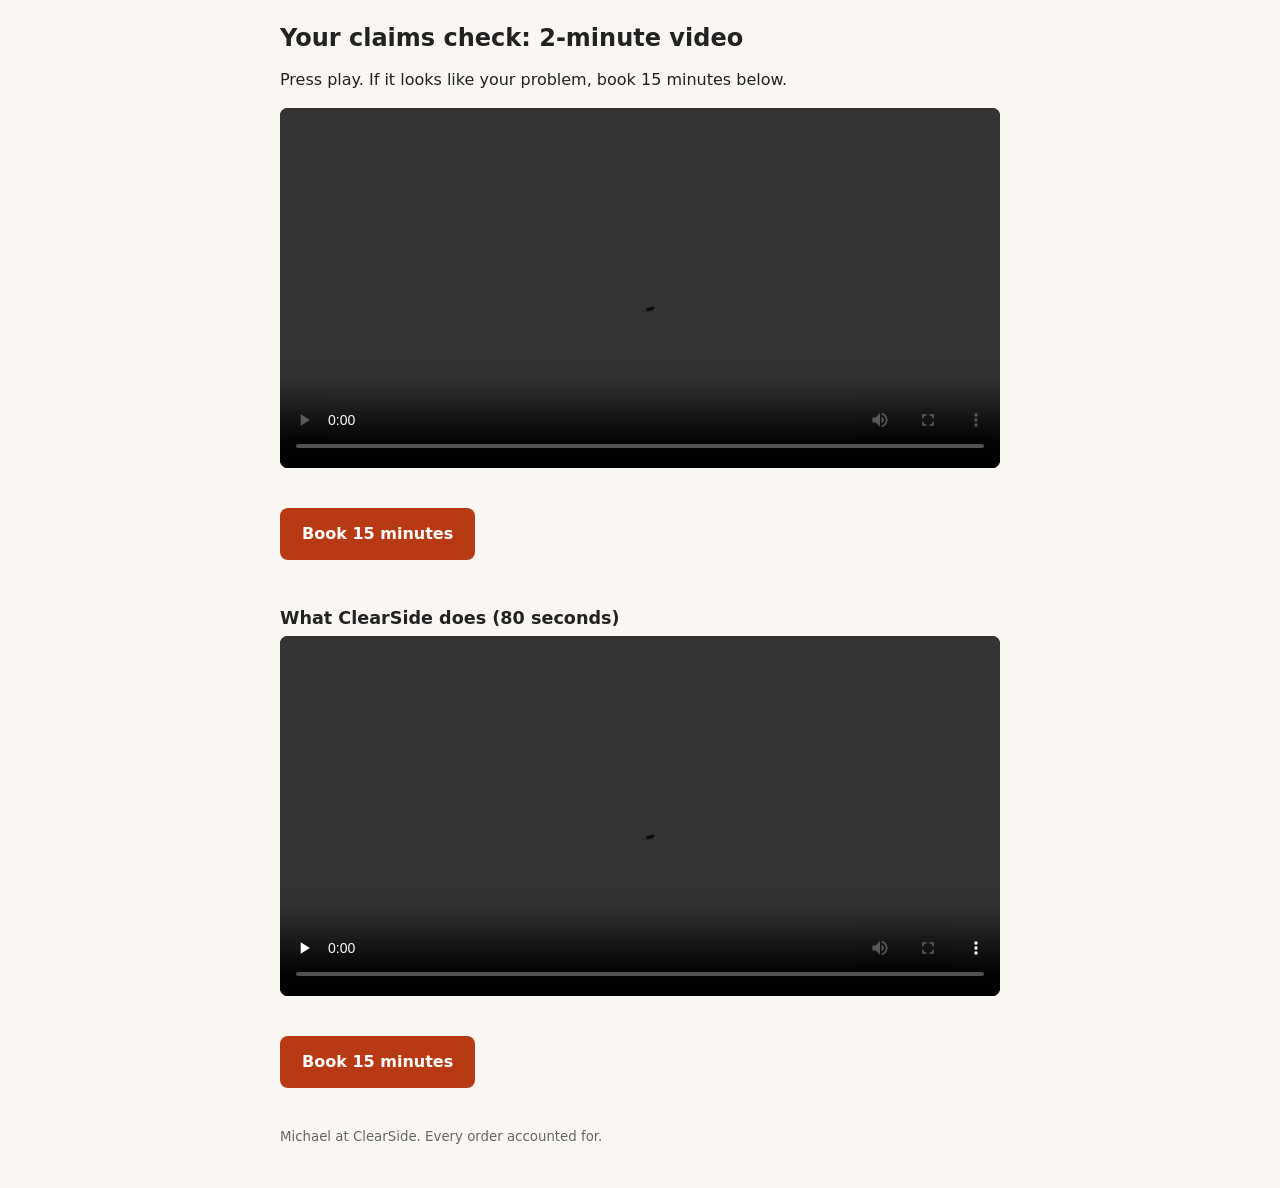
==== index.html @ 13b20c04 "Add files via upload" ====
<!doctype html>
<html lang="en"><head><meta charset="utf-8"><meta name="viewport" content="width=device-width,initial-scale=1">
<meta name="robots" content="noindex"><title>ClearSide: your claims check</title>
<style>body{font-family:system-ui,sans-serif;margin:0;background:#faf7f2;color:#222}main{max-width:720px;margin:0 auto;padding:24px 16px}
h1{font-size:1.5rem;margin:0 0 8px}p{line-height:1.5}video{width:100%;border-radius:8px;background:#000}
a.btn{display:inline-block;margin:20px 0;padding:14px 22px;background:#B83A14;color:#fff;text-decoration:none;border-radius:8px;font-weight:600}
small{color:#666}</style></head><body><main>
<h1>Your claims check: 2-minute video</h1>
<p>Press play. If it looks like your problem, book 15 minutes below.</p>
<video controls playsinline preload="metadata" src="claim.mp4"></video>
<p><a class="btn" id="book" href="https://cal.com/clearside/15min">Book 15 minutes</a></p>
<h2 style="font-size:1.1rem;margin:28px 0 8px">What ClearSide does (80 seconds)</h2>
<video controls playsinline preload="none" src="ad.mp4"></video>
<p><a class="btn" href="https://cal.com/clearside/15min">Book 15 minutes</a></p>
<p><small>Michael at ClearSide. Every order accounted for.</small></p>
</main></body></html>
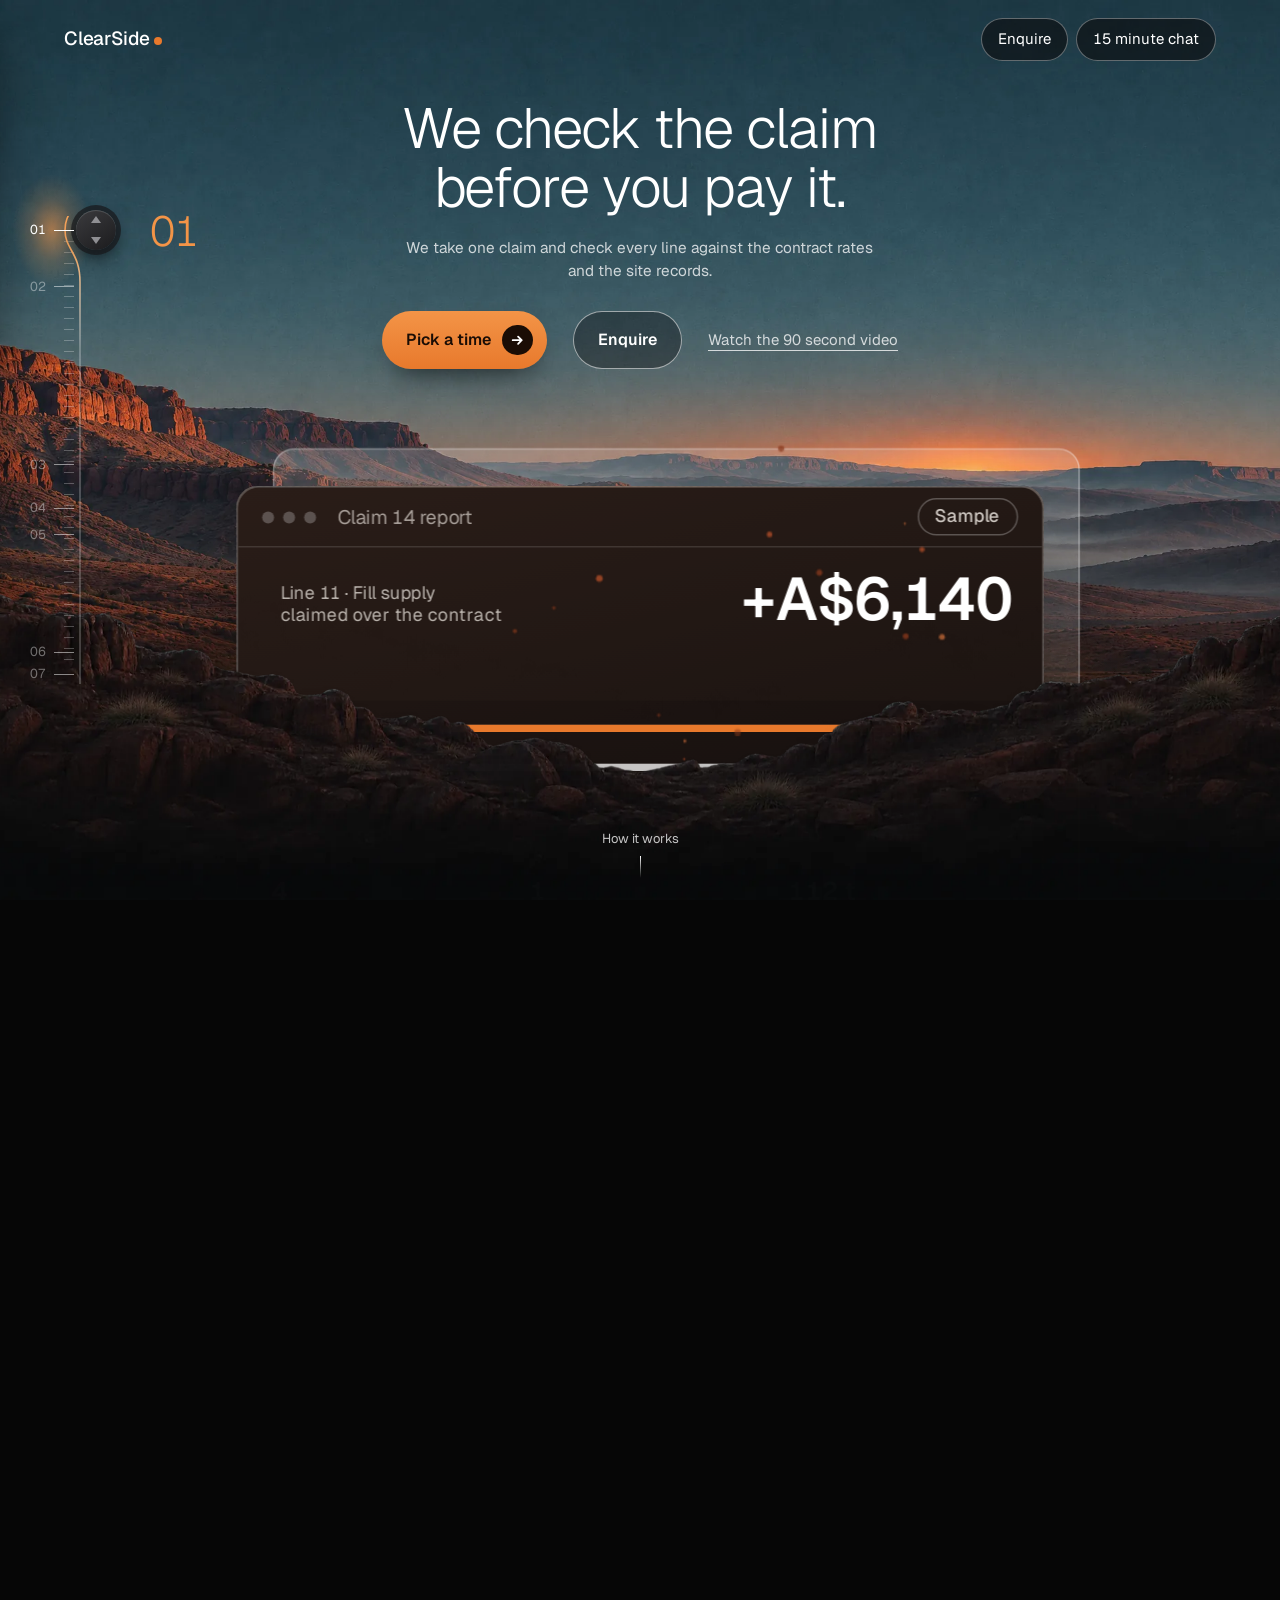
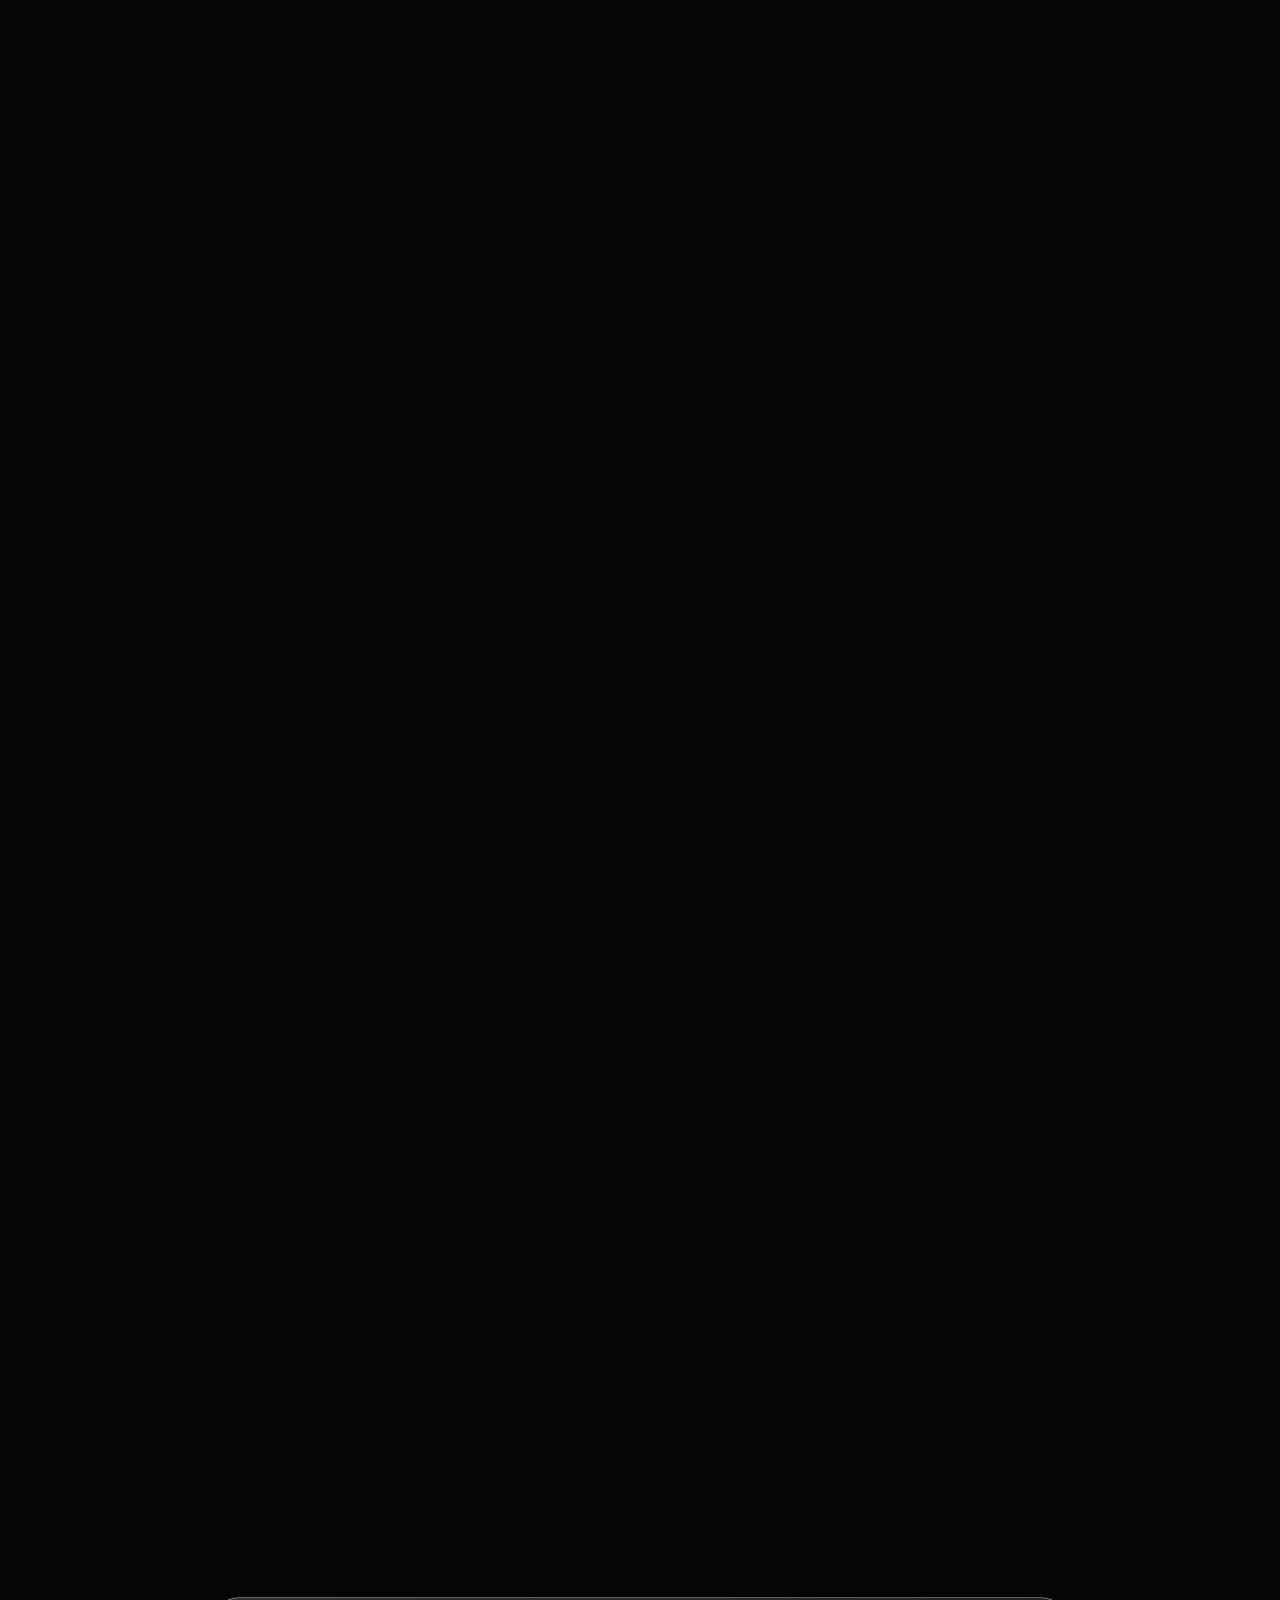
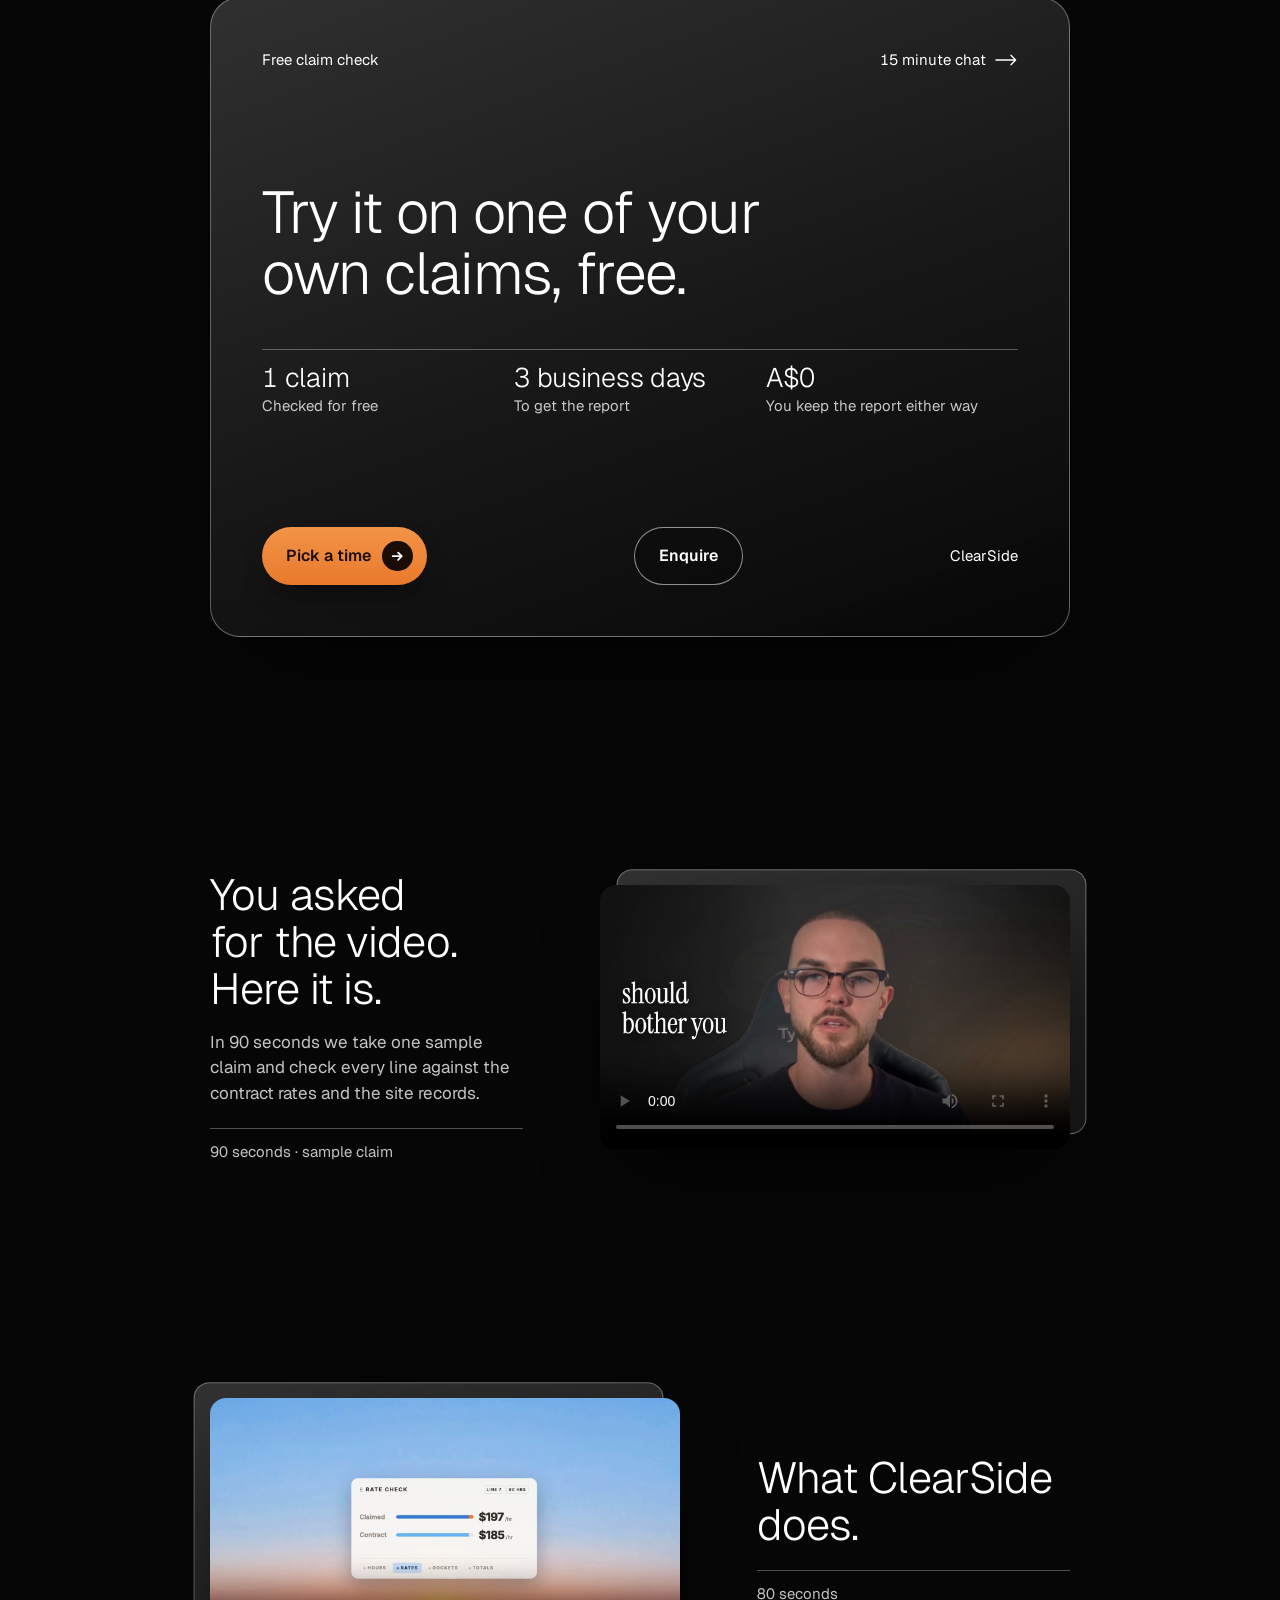
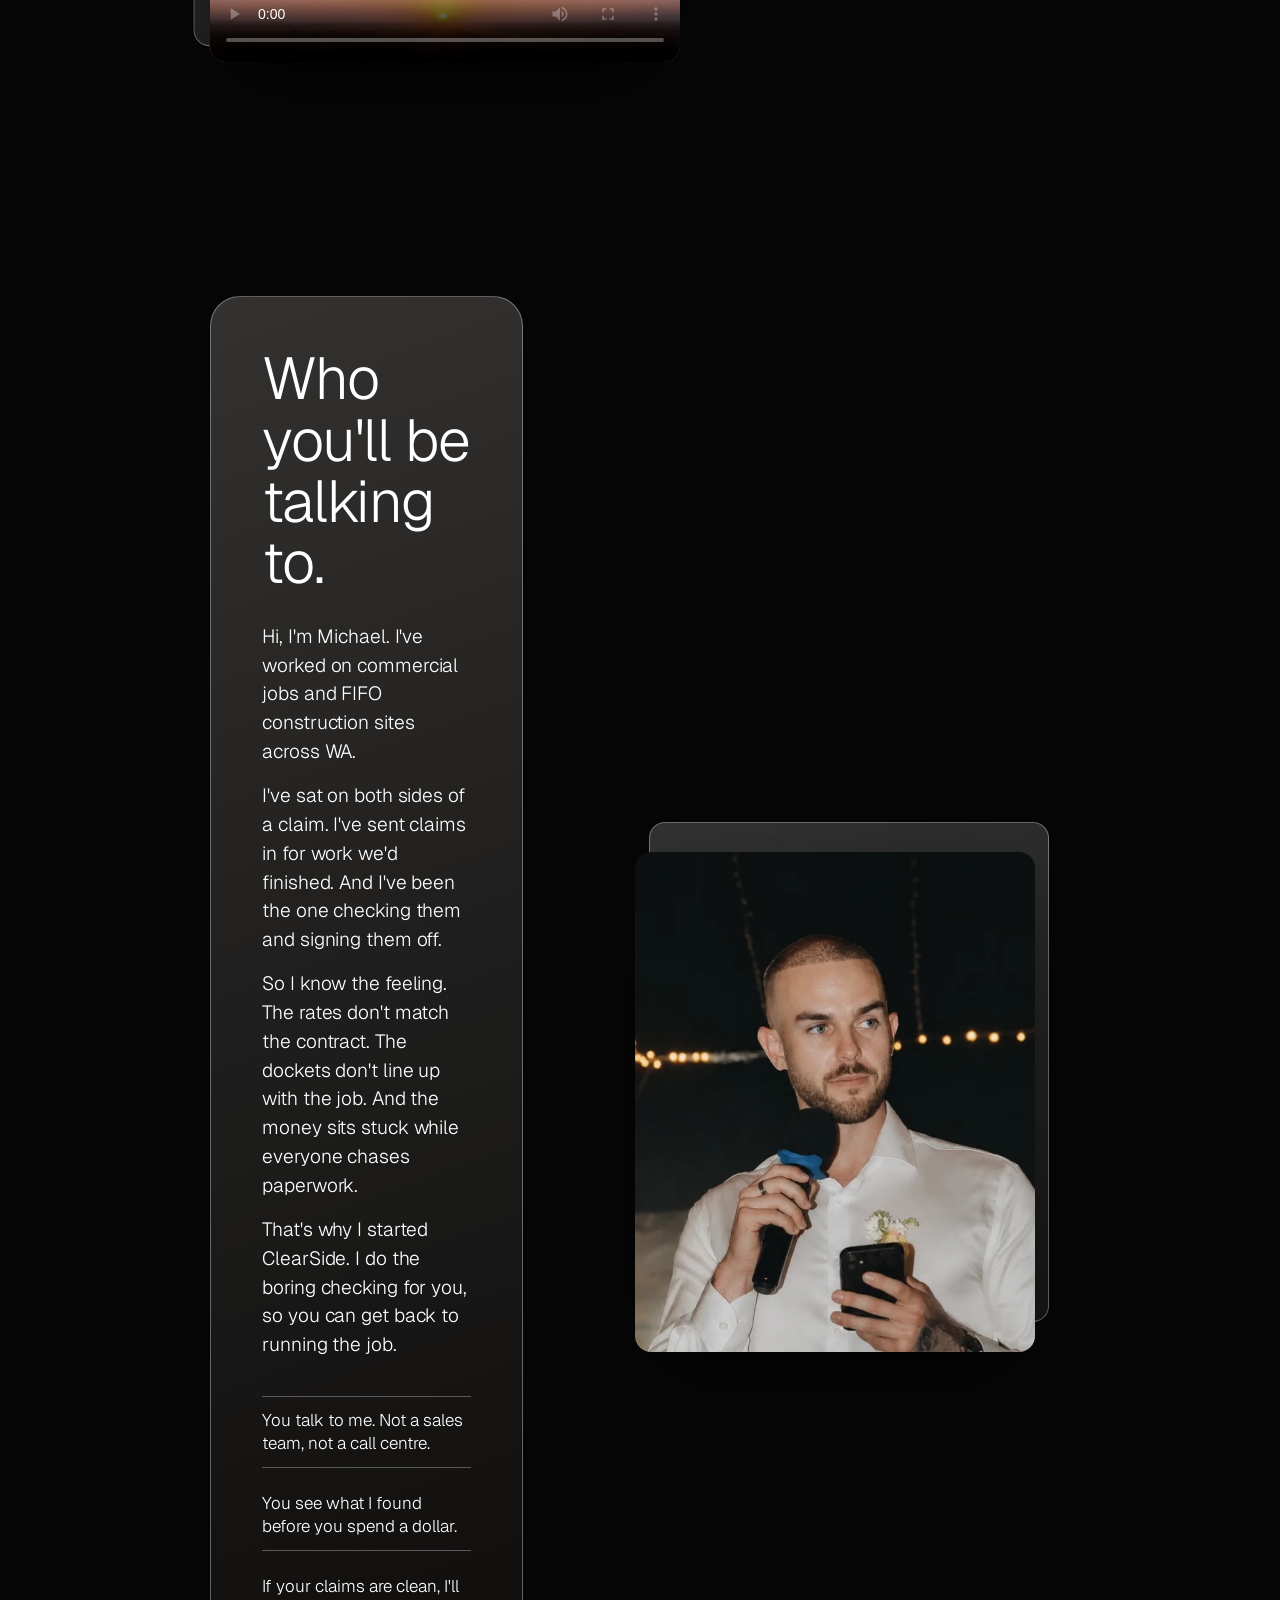
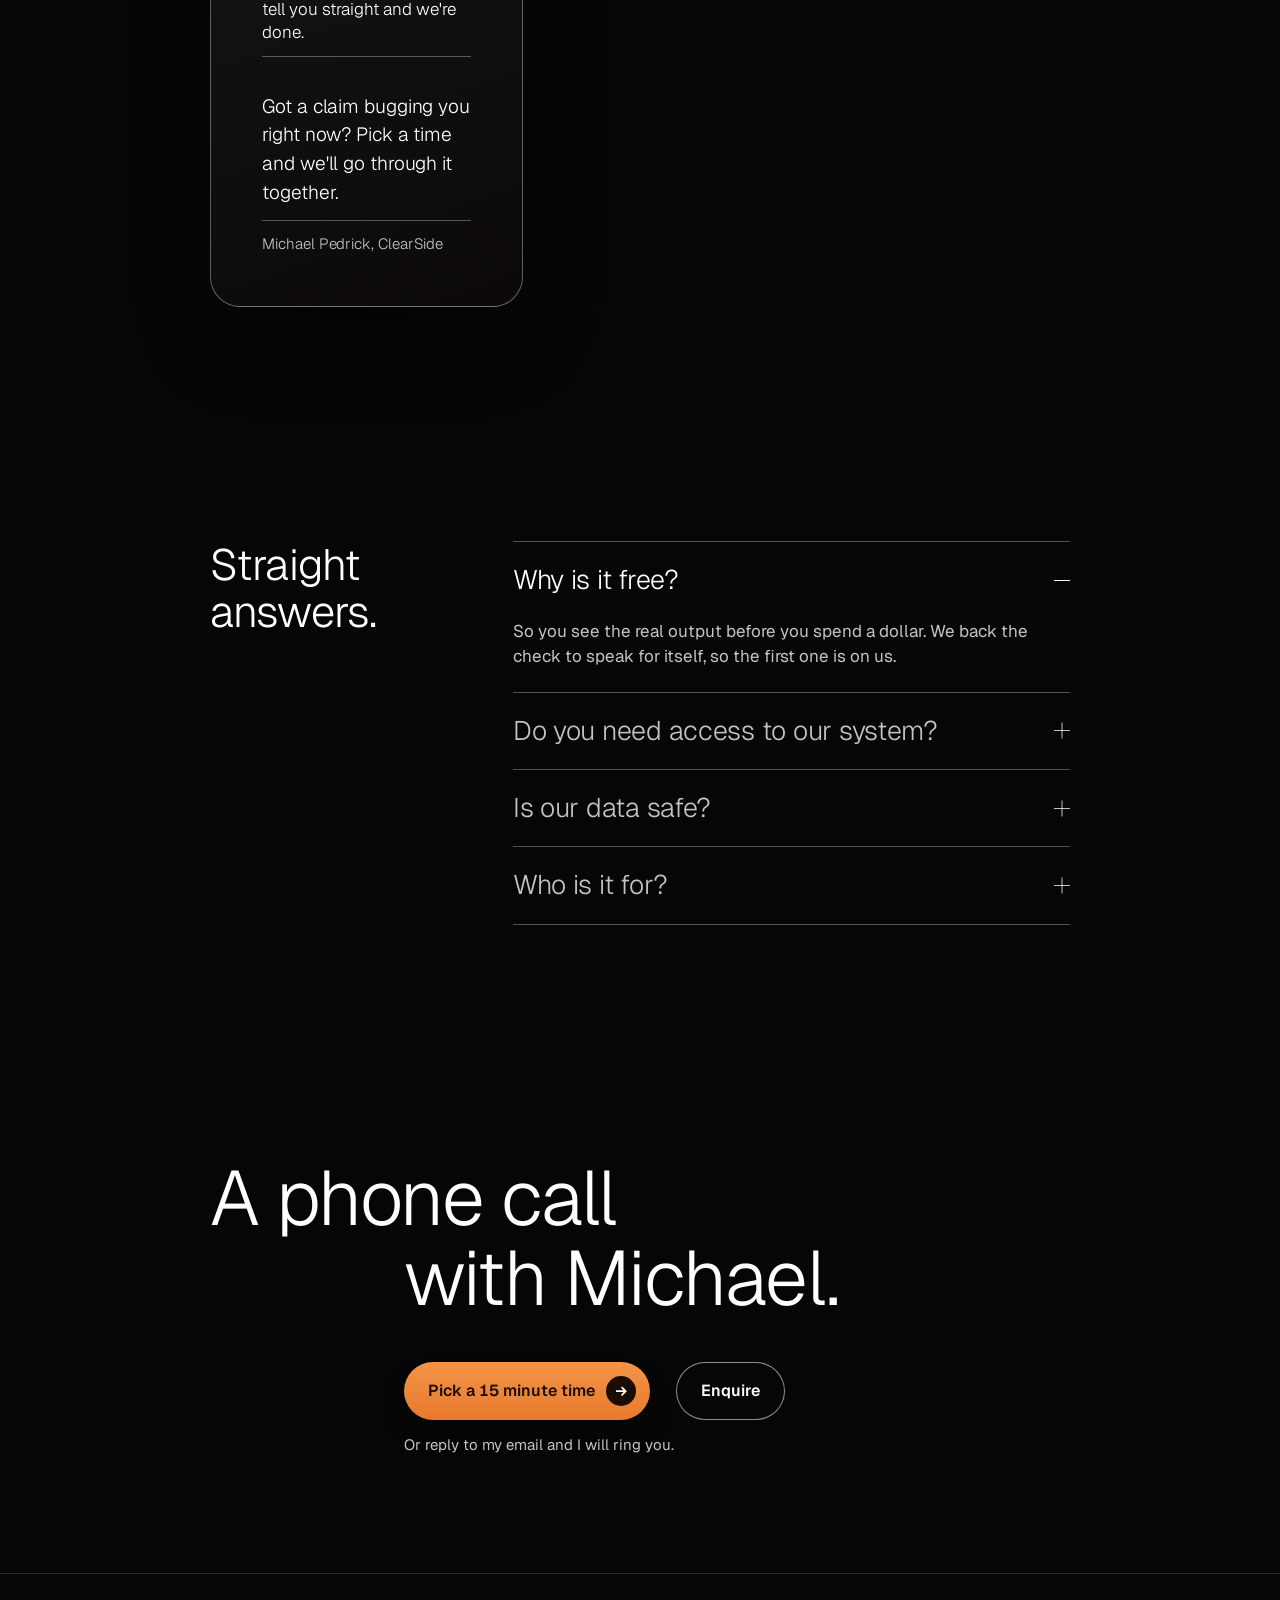
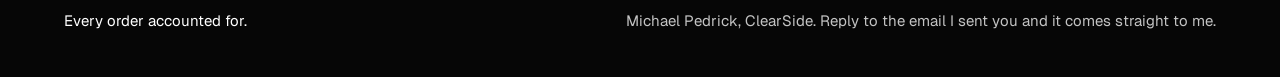
==== commit afc548d2: "Site v2: landing page with Enquire" ====
--- a/index.html
+++ b/index.html
@@ -1,16 +1,239 @@
 <!doctype html>
-<html lang="en"><head><meta charset="utf-8"><meta name="viewport" content="width=device-width,initial-scale=1">
-<meta name="robots" content="noindex"><title>ClearSide: your claims check</title>
-<style>body{font-family:system-ui,sans-serif;margin:0;background:#faf7f2;color:#222}main{max-width:720px;margin:0 auto;padding:24px 16px}
-h1{font-size:1.5rem;margin:0 0 8px}p{line-height:1.5}video{width:100%;border-radius:8px;background:#000}
-a.btn{display:inline-block;margin:20px 0;padding:14px 22px;background:#B83A14;color:#fff;text-decoration:none;border-radius:8px;font-weight:600}
-small{color:#666}</style></head><body><main>
-<h1>Your claims check: 2-minute video</h1>
-<p>Press play. If it looks like your problem, book 15 minutes below.</p>
-<video controls playsinline preload="metadata" src="claim.mp4"></video>
-<p><a class="btn" id="book" href="https://cal.com/clearside/15min">Book 15 minutes</a></p>
-<h2 style="font-size:1.1rem;margin:28px 0 8px">What ClearSide does (80 seconds)</h2>
-<video controls playsinline preload="none" src="ad.mp4"></video>
-<p><a class="btn" href="https://cal.com/clearside/15min">Book 15 minutes</a></p>
-<p><small>Michael at ClearSide. Every order accounted for.</small></p>
-</main></body></html>
+<html lang="en-AU">
+<head>
+<meta charset="utf-8">
+<meta name="viewport" content="width=device-width,initial-scale=1">
+<meta name="robots" content="noindex">
+<title>ClearSide: we check the claim before you pay it</title>
+<link rel="preconnect" href="https://fonts.googleapis.com">
+<link rel="preconnect" href="https://fonts.gstatic.com" crossorigin>
+<link href="https://fonts.googleapis.com/css2?family=Geist:wght@300;400;500;600&display=swap" rel="stylesheet">
+<link rel="stylesheet" href="f/f.css">
+</head>
+<body>
+
+<div class="world" aria-hidden="true">
+  <div class="stars"></div>
+  <div class="sun"></div>
+  <div class="ranges"><div class="drift">
+    <div class="r r1"></div><div class="r r2"></div><div class="r r3"></div><div class="r r4"></div>
+  </div></div>
+  <div class="night"></div>
+  <div class="wash"></div>
+</div>
+
+<nav class="nav">
+  <a class="wm" href="#top" aria-label="ClearSide">ClearSide<i></i></a>
+  <span class="navs"><a class="navlink" href="quote/">Enquire</a><a class="navlink" href="book/">15 minute chat</a></span>
+</nav>
+
+<nav class="tl" aria-label="On this page">
+  <span class="ln"><svg viewBox="0 0 40 1200" width="40" height="1200" aria-hidden="true"><defs><linearGradient id="tlg" gradientUnits="userSpaceOnUse" x1="0" y1="0" x2="0" y2="1200"><stop offset="0" stop-color="#f39447" stop-opacity=".35"/><stop offset=".42" stop-color="#f39447"/><stop offset=".52" stop-color="#ffb46e"/><stop offset=".6" stop-color="#fff" stop-opacity=".3"/><stop offset="1" stop-color="#fff" stop-opacity=".22"/></linearGradient></defs><path d="M22 0V548C22 578 7 580 7 600C7 620 22 622 22 652V1200" fill="none" stroke="url(#tlg)" stroke-width="1.6"/></svg></span>
+  <span class="kn" aria-hidden="true"><i class="glow"></i><i class="disc"></i><em class="big">01</em></span>
+  <a href="#top"><i></i><span>Top</span></a>
+  <a href="#how"><i></i><span>How it works</span></a>
+  <a href="#offer"><i></i><span>Free check</span></a>
+  <a href="#video" class="vid"><i></i><span>Claim video · 90 s</span></a>
+  <a href="#about" class="vid"><i></i><span>ClearSide video · 80 s</span></a>
+  <a href="#answers"><i></i><span>Answers</span></a>
+  <a href="#call"><i></i><span>Call</span></a>
+</nav>
+
+<main id="top">
+
+<section class="scene">
+  <div class="stage">
+
+    <div class="pane" aria-hidden="true"></div>
+    <div class="cross" aria-hidden="true">
+      <b class="cut"><span>Send</span><span>Check</span><span>Report</span></b>
+      <b class="lit"><span>Send</span><span>Check</span><span>Report</span></b>
+    </div>
+
+    <div class="hero">
+      <h1>We check the claim<br>before you pay it.</h1>
+      <p class="lead">We take one claim and check every line against the contract rates and the site records.</p>
+      <div class="btns">
+        <a class="btn" href="book/">Pick a time <span class="chip"><svg viewBox="0 0 16 16" aria-hidden="true"><path d="M3 8h10M9 4l4 4-4 4"/></svg></span></a><a class="btn2" href="quote/">Enquire</a>
+        <a class="ghost" href="#video">Watch the 90 second video</a>
+      </div>
+    </div>
+
+    <div class="win" role="img" aria-label="Sample claim report. Four lines checked. Line 11, fill supply, is claimed A$6,140 over the contract.">
+      <div class="stack" aria-hidden="true">
+        <div class="sheet l1"><span class="tag">Send</span><div class="in">
+          <div class="prow head"><span>You email us</span><b>The raw paperwork</b></div>
+          <div class="docs">
+            <div class="doc"><b>Claim 14</b><span>PDF</span></div>
+            <div class="doc"><b>Contract rates</b><span>Spreadsheet</span></div>
+            <div class="doc"><b>Site dockets</b><span>Site records</span></div>
+          </div>
+        </div></div>
+        <div class="sheet l2"><span class="tag">Check against rates</span><div class="in">
+          <div class="prow head"><span>Line</span><b>Against contract rates</b></div>
+          <div class="prow"><span>07 · Excavator hire, 42 h</span><b>Match</b></div>
+          <div class="prow"><span>11 · Fill supply, 310 t</span><b>Match</b></div>
+          <div class="prow"><span>12 · Traffic control</span><b>Match</b></div>
+          <div class="prow"><span>19 · Variation 3</span><b>Match</b></div>
+        </div></div>
+        <div class="sheet l3"><span class="tag">Check against site records</span><div class="in">
+          <div class="prow head"><span>Line</span><b>Against site records</b></div>
+          <div class="prow"><span>07 · Excavator hire, 42 h</span><b>Match</b></div>
+          <div class="prow bad"><span>11 · Fill supply, 310 t</span><b>Dockets show 198 t</b></div>
+          <div class="prow"><span>12 · Traffic control</span><b>Match</b></div>
+          <div class="prow"><span>19 · Variation 3</span><b>Match</b></div>
+        </div></div>
+        <div class="sheet l4"><span class="tag">Report</span>
+      <div class="screen">
+        <div class="bar"><i></i><i></i><i></i><span>Claim 14 report</span><b>Sample</b></div>
+        <div class="body">
+          <div class="state s-send">
+            <div class="prow head"><span>You email us</span><b><i class="cnt" data-to="2">2</i> files</b></div>
+            <div class="prow up"><span>Claim 14 · PDF</span><b>Sent</b></div>
+            <div class="prow up"><span>Contract rates · spreadsheet</span><b>Sent</b></div>
+            <div class="prow"><span>Names</span><b>Stripped if you like</b></div>
+            <div class="meter">
+              <div class="trow"><span>Your time</span><u><i style="--v:.05"></i></u><b><i class="cnt" data-to="5">5</i> min</b></div>
+              <div class="trow dim"><span>Our time</span><u><i style="--v:1"></i></u><b>3 business days</b></div>
+            </div>
+          </div>
+          <div class="state s-check">
+            <div class="prow head"><span>Claimed vs allowed</span><b><i class="cnt" data-to="4">4</i> of 4 lines checked</b></div>
+            <div class="trow mk"><span>07 · Excavator</span><u><i style="--v:.62"></i></u><b>Match</b></div>
+            <div class="trow mk over"><span>11 · Fill supply</span><u><i style="--v:.97"></i></u><b>+<i class="cnt" data-to="112">112</i> t</b></div>
+            <div class="trow mk"><span>12 · Traffic</span><u><i style="--v:.62"></i></u><b>Match</b></div>
+            <div class="trow mk"><span>19 · Variation 3</span><u><i style="--v:.62"></i></u><b>Match</b></div>
+            <div class="scale">
+              <div class="pan"><b>310 t</b><span>claimed</span></div>
+              <svg viewBox="0 0 80 46" aria-hidden="true"><path d="M40 9v31M27 42h26"/><g class="beam"><path d="M12 10h56"/><path d="M12 10l-8 15h16zM68 10l-8 15h16z"/></g><circle cx="40" cy="10" r="2.6"/></svg>
+              <div class="pan"><b>198 t</b><span>on site dockets</span></div>
+            </div>
+          </div>
+          <div class="state s-report">
+            <div class="big"><span>Line 11 · Fill supply<br>claimed over the contract</span><b class="cnt" data-to="6140" data-pre="+A$">+A$6,140</b></div>
+            <div class="meter">
+              <div class="trow over"><span>Claimed</span><u><i style="--v:1"></i></u><b>310 t</b></div>
+              <div class="trow"><span>Site dockets</span><u><i style="--v:.64"></i></u><b>198 t</b></div>
+            </div>
+            <div class="stats"><div><b class="cnt" data-to="4">4</b><span>lines checked</span></div><div><b>1</b><span>does not match</span></div><div><b><i class="cnt" data-to="112">112</i> t</b><span>not on dockets</span></div></div>
+          </div>
+        </div>
+      </div>
+        </div>
+      </div>
+      <canvas class="dust" aria-hidden="true"></canvas>
+    </div>
+
+    <div class="trees"></div>
+    <p class="cue"><a href="#how">How it works<i></i></a></p>
+
+    <div class="how" id="how">
+      <h2>How it works.</h2>
+      <ol class="steps">
+        <li class="step"><span class="n">01</span><h3>Send</h3>
+          <div class="more"><p>Email us one recent claim and its contract rates. It takes five minutes. Strip the names if you like.</p></div></li>
+        <li class="step"><span class="n">02</span><h3>Check</h3>
+          <div class="more"><p>We check every line against the rates and your site records. You do nothing.</p></div></li>
+        <li class="step"><span class="n">03</span><h3>Report</h3>
+          <div class="more"><p>Three business days later you get one page: each line that does not match, why, and the dollars beside it. Yours to keep.</p></div></li>
+      </ol>
+      <div class="btns"><a class="btn" href="book/">Walk me through it <span class="chip"><svg viewBox="0 0 16 16" aria-hidden="true"><path d="M3 8h10M9 4l4 4-4 4"/></svg></span></a><a class="btn2" href="quote/">Enquire</a></div>
+    </div>
+
+  </div>
+</section>
+
+<section class="offer" id="offer">
+  <div class="card rv" data-wash>
+    <div class="corners">
+      <span>Free claim check</span>
+      <a class="txt" href="book/">15 minute chat <svg viewBox="0 0 24 12" aria-hidden="true"><path d="M1 6h21M17 1l5 5-5 5"/></svg></a>
+    </div>
+    <div>
+      <h2 class="type">Try it on one of your own claims, free.</h2>
+      <ul class="line">
+        <li><b>1 claim</b><span>Checked for free</span></li>
+        <li><b>3 business days</b><span>To get the report</span></li>
+        <li><b>A$0</b><span>You keep the report either way</span></li>
+      </ul>
+    </div>
+    <div class="corners">
+      <a class="btn" href="book/">Pick a time <span class="chip"><svg viewBox="0 0 16 16" aria-hidden="true"><path d="M3 8h10M9 4l4 4-4 4"/></svg></span></a><a class="btn2" href="quote/">Enquire</a>
+      <span>ClearSide</span>
+    </div>
+  </div>
+</section>
+
+<section id="video">
+  <div class="wrap split rv">
+    <div class="copy">
+      <h2>You asked for the video. Here it is.</h2>
+      <p>In 90 seconds we take one sample claim and check every line against the contract rates and the site records.</p>
+      <p class="len">90 seconds · sample claim</p>
+    </div>
+    <div class="frame"><video controls playsinline preload="metadata" poster="poster-claim.jpg" src="claim.mp4"></video></div>
+  </div>
+</section>
+
+<section id="about">
+  <div class="wrap split flip rv">
+    <div class="copy">
+      <h2>What ClearSide does.</h2>
+      <p class="len">80 seconds</p>
+    </div>
+    <div class="frame"><video controls playsinline preload="metadata" poster="poster-ad.jpg" src="ad.mp4"></video></div>
+  </div>
+</section>
+
+<section id="who">
+  <div class="wrap split rv">
+    <div class="copy">
+      <h2>Who you'll be talking to.</h2>
+      <p>Hi, I'm Michael. I've worked on commercial jobs and FIFO construction sites across WA.</p>
+      <p>I've sat on both sides of a claim. I've sent claims in for work we'd finished. And I've been the one checking them and signing them off.</p>
+      <p>So I know the feeling. The rates don't match the contract. The dockets don't line up with the job. And the money sits stuck while everyone chases paperwork.</p>
+      <p>That's why I started ClearSide. I do the boring checking for you, so you can get back to running the job.</p>
+      <ul class="who-list">
+        <li>You talk to me. Not a sales team, not a call centre.</li>
+        <li>You see what I found before you spend a dollar.</li>
+        <li>If your claims are clean, I'll tell you straight and we're done.</li>
+      </ul>
+      <p>Got a claim bugging you right now? Pick a time and we'll go through it together.</p>
+      <p class="len">Michael Pedrick, ClearSide</p>
+    </div>
+    <div class="frame"><img src="f/michael_mic.webp" width="640" height="800" alt="Michael Pedrick, founder of ClearSide, speaking with a microphone" loading="lazy"></div>
+  </div>
+</section>
+
+<section class="faq" id="answers">
+  <div class="wrap rv">
+    <h2>Straight answers.</h2>
+    <div>
+      <details open><summary>Why is it free?<i></i></summary><p>So you see the real output before you spend a dollar. We back the check to speak for itself, so the first one is on us.</p></details>
+      <details><summary>Do you need access to our system?<i></i></summary><p>No. You email the claim and the rates. The report comes back by email. Nothing is installed.</p></details>
+      <details><summary>Is our data safe?<i></i></summary><p>I sign your NDA before you send a thing. Or strip the names first. Your documents are used for this one check only. They are deleted 30 days after the report, and you get that in writing.</p></details>
+      <details><summary>Who is it for?<i></i></summary><p>Australian head contractors in civil, mining services and construction that pay subcontractors every month.</p></details>
+    </div>
+  </div>
+</section>
+
+<section class="close" id="call">
+  <div class="wrap rv">
+    <h2><span>A phone call</span><span>with Michael.</span></h2>
+    <div class="btns">
+      <a class="btn" href="book/">Pick a 15 minute time <span class="chip"><svg viewBox="0 0 16 16" aria-hidden="true"><path d="M3 8h10M9 4l4 4-4 4"/></svg></span></a><a class="btn2" href="quote/">Enquire</a>
+      <p>Or reply to my email and I will ring you.</p>
+    </div>
+  </div>
+</section>
+
+</main>
+
+<footer>
+  <b>Every order accounted for.</b>
+  <span>Michael Pedrick, ClearSide. Reply to the email I sent you and it comes straight to me.</span>
+</footer>
+
+<script src="f/f.js"></script>
+</body>
+</html>
--- a/f/f.css
+++ b/f/f.css
@@ -0,0 +1,542 @@
+/* ClearSide · mock F pages (20 Nov 2026). Spec: playbooks/landing_design_study.md
+   HIS BRIEF (one landscape, seamless motion, product breakdowns) + PIN 16 type + PINS 17-22 + PIN 23 MOTION. */
+*{box-sizing:border-box;margin:0}
+:root{
+  --or:#e8792c;--or-hi:#f39447;--or-ink:#1a0d05;
+  --ink:#fff;--dim:rgba(255,255,255,.76);--faint:rgba(255,255,255,.42);
+  --hair:rgba(255,255,255,.3);
+  --glass:rgba(255,255,255,.1);--edge:rgba(255,255,255,.34);
+  --paper:#efeae4;--pill:#f9f6f2;--paper-ink:#17181b;--paper-dim:#5b554e;
+  --sans:"Geist","Inter Tight","Helvetica Neue",Arial,sans-serif;
+  --small:15px;--big:clamp(22px,2.1vw,30px);
+  --pad:clamp(20px,5vw,72px);
+  --ease:cubic-bezier(.16,1,.3,1);
+  --p:0;--P:0;--k:0;
+}
+html{scroll-behavior:smooth;background:#060606}
+body{font-family:var(--sans);font-size:var(--small);line-height:1.5;color:var(--ink);background:#060606;-webkit-font-smoothing:antialiased;font-variant-numeric:tabular-nums;overflow-x:hidden}
+::selection{background:var(--or);color:var(--or-ink)}
+a{color:inherit}
+:focus-visible{outline:2px solid var(--or-hi);outline-offset:3px;border-radius:4px}
+h1,h2,h3{font-weight:300;letter-spacing:-.02em;text-wrap:balance}
+.vh{position:absolute;width:1px;height:1px;overflow:hidden;clip-path:inset(50%)}
+
+/* ---------- the one landscape, fixed behind everything ---------- */
+.world{position:fixed;inset:0;height:100lvh;z-index:0;overflow:hidden;pointer-events:none;
+  background:linear-gradient(#111823 0%,#222735 26%,#3c3440 46%,#5b454a 60%,#a1654b 73%,#d48a57 82%,#3a2620 100%)}
+.world .stars{position:absolute;inset:0 0 45% 0;will-change:opacity;opacity:calc(.25 + var(--P)*.75);
+  background:radial-gradient(1.5px 1.5px at 12% 22%,#fff,transparent),radial-gradient(1px 1px at 31% 12%,#fff,transparent),radial-gradient(1.5px 1.5px at 52% 30%,#fff,transparent),radial-gradient(1px 1px at 68% 9%,#fff,transparent),radial-gradient(1px 1px at 83% 26%,#fff,transparent),radial-gradient(1px 1px at 92% 14%,#fff,transparent),radial-gradient(1px 1px at 22% 42%,#fff,transparent),radial-gradient(1.5px 1.5px at 42% 7%,#fff,transparent),radial-gradient(1px 1px at 61% 44%,#fff,transparent),radial-gradient(1px 1px at 6% 8%,#fff,transparent),radial-gradient(1px 1px at 75% 36%,#fff,transparent)}
+.world .sun{position:absolute;left:50%;top:74%;width:120vmax;height:60vmax;transform:translate(-50%,-50%);will-change:opacity;
+  background:radial-gradient(closest-side,rgba(255,196,140,.5),rgba(240,140,80,.18) 45%,transparent 72%);opacity:calc(1 - var(--P)*.8)}
+.ranges{position:absolute;inset:0;transform-origin:50% 100%;will-change:transform;transform:scale(calc(1.16 - .16*var(--p)))}
+.drift{position:absolute;inset:0} /* round 2: the 30 s drift is off, it kept 4 big layers moving under every frame */
+.r{position:absolute;left:0;right:0;will-change:transform;background:center bottom/max(100%,1200px) 100% no-repeat}
+.r1{height:96lvh;bottom:-26lvh;background-image:url(r1.svg)}
+.r2{height:84lvh;bottom:-28lvh;background-image:url(r2.svg);transform:translateY(calc(var(--P)*4lvh))}
+.r3{height:76lvh;bottom:-32lvh;background-image:url(r3.svg);transform:translateY(calc(var(--P)*9lvh))}
+.r4{height:68lvh;bottom:-36lvh;background-image:url(r4.svg);transform:translateY(calc(var(--P)*15lvh))}
+.world .night{position:absolute;inset:0;will-change:opacity;background:linear-gradient(#05070b,#060606);opacity:min(.6,calc(var(--P)*.9))}
+/* rule 4: one warm wash as the bridge, 400 ms in */
+.world .wash{position:absolute;left:50%;bottom:0;width:150vmax;height:90vmax;border-radius:50%;
+  background:radial-gradient(closest-side,rgba(232,121,44,.62),rgba(232,121,44,.22) 55%,transparent 75%);
+  transform:translate(-50%,100%);opacity:0;transition:transform 1.6s ease-in,opacity 1.6s ease-in}
+.wash-on .world .wash{transform:translate(-50%,56%);opacity:1;transition:transform .4s var(--ease),opacity .4s var(--ease)}
+
+/* ---------- nav ---------- */
+.nav{position:fixed;top:0;left:0;right:0;z-index:20;display:flex;justify-content:space-between;align-items:center;padding:18px var(--pad)}
+.wm{font-weight:500;font-size:19px;letter-spacing:-.01em;text-decoration:none}
+.wm i{display:inline-block;width:.42em;height:.42em;border-radius:50%;background:var(--or);margin-left:.18em}
+.navlink{text-decoration:none;font-size:var(--small);padding:9px 16px;border-radius:99px;border:1px solid var(--edge);background:rgba(10,10,12,.35);backdrop-filter:blur(14px);-webkit-backdrop-filter:blur(14px);transition:background .3s var(--ease),border-color .3s var(--ease)}
+.navlink:hover{background:rgba(255,255,255,.16);border-color:#fff}
+
+/* ---------- buttons ---------- */
+.btn{display:inline-flex;align-items:center;gap:.7em;padding:.85em .9em .85em 1.5em;border-radius:99px;background:linear-gradient(var(--or-hi),var(--or));color:var(--or-ink);font-weight:600;font-size:16px;text-decoration:none;box-shadow:0 14px 30px -14px rgba(0,0,0,.75);transition:transform .35s var(--ease),box-shadow .35s var(--ease)}
+.btn .chip{display:grid;place-items:center;width:1.9em;height:1.9em;border-radius:50%;background:var(--or-ink);transition:transform .35s var(--ease)}
+.btn svg{width:.9em;height:.9em;stroke:#fff;fill:none;stroke-width:2;stroke-linecap:round;stroke-linejoin:round}
+.btn:hover{transform:translateY(-2px);box-shadow:0 20px 36px -14px rgba(0,0,0,.8)}
+.btn:hover .chip{transform:translateX(3px)}
+.btn:active{transform:none}
+.btn2{display:inline-flex;align-items:center;padding:.85em 1.5em;min-height:3.6em;box-sizing:border-box;border-radius:99px;border:1px solid rgba(255,255,255,.55);background:rgba(10,10,12,.35);color:#fff;font-weight:600;font-size:16px;text-decoration:none;transition:background .3s var(--ease),border-color .3s var(--ease),transform .35s var(--ease)}
+.btn2:hover{background:rgba(255,255,255,.16);border-color:#fff;transform:translateY(-2px)}
+.navs{display:flex;gap:8px}
+.ghost{color:var(--dim);text-underline-offset:5px;text-decoration-thickness:1px;transition:color .3s}
+.ghost:hover{color:#fff}
+.btns{display:flex;flex-wrap:wrap;align-items:center;gap:14px 26px}
+
+/* ---------- the report window (pin 17 panes, pin 22 pill rows) ---------- */
+.win{position:relative;width:min(100%,600px);color:var(--paper-ink);text-align:left}
+.win::before{content:"";position:absolute;inset:0;border-radius:14px;border:1px solid var(--edge);background:linear-gradient(160deg,rgba(255,255,255,.2),rgba(255,255,255,.08));transform:translate(4.5%,-8%);opacity:calc(1 - var(--k)*2)}
+.win::after{content:"";position:absolute;inset:-18% -12%;z-index:-1;background:radial-gradient(closest-side,rgba(232,121,44,.5),transparent 72%)}
+.win .screen{position:relative;border-radius:14px;background:var(--paper);overflow:hidden;box-shadow:0 34px 80px -24px rgba(0,0,0,.7),0 2px 0 rgba(255,255,255,.7) inset}
+.win .bar{display:flex;align-items:center;gap:6px;height:40px;padding:0 16px;border-bottom:1px solid #ded7ce;font-size:13px;color:var(--paper-dim)}
+.win .bar i{width:8px;height:8px;border-radius:50%;background:#d3cbc1}
+.win .bar span{margin-left:8px}
+.win .bar b{margin-left:auto;font-weight:500;border:1px solid #c9c0b5;border-radius:99px;padding:4px 11px;font-size:12px;line-height:1.2}
+.win .body{position:relative;height:272px}
+.state{position:absolute;inset:0;padding:12px;display:flex;flex-direction:column;gap:6px;opacity:0;transition:opacity .45s var(--ease)}
+.prow{display:flex;justify-content:space-between;align-items:center;gap:12px;min-height:36px;padding:0 16px;border-radius:99px;background:var(--pill);font-size:14px;white-space:nowrap}
+.prow span:first-child{overflow:hidden;text-overflow:ellipsis}
+.prow b{font-weight:600}
+.prow.head{background:none;min-height:26px;font-size:13px;color:var(--paper-dim)}
+.prow.head b{font-weight:400}
+.prow.bad{background:var(--or);color:var(--or-ink)}
+.why{margin-top:auto;padding:4px 16px 2px;font-size:13px;color:var(--paper-dim)}
+.why b{color:var(--paper-ink);font-weight:600}
+.scene[data-step="0"] .s-report,.scene[data-step="3"] .s-report,.scene[data-step="1"] .s-send,.scene[data-step="2"] .s-check{opacity:1}
+.scene:not([data-step]) .s-report{opacity:1}
+
+/* ---------- scene: hero + how it works. Static by default; pinned when html.js ---------- */
+.scene{position:relative;z-index:2}
+.stage{position:relative;padding:112px var(--pad) 72px;display:grid;gap:44px;justify-items:center}
+.hero{text-align:center;max-width:900px}
+.hero h1{font-size:clamp(34px,4.4vw,64px);line-height:1.05}
+.hero .lead{margin:20px auto 0;max-width:32em;color:var(--dim);font-size:clamp(15px,1.2vw,18px)}
+.hero .btns{justify-content:center;margin-top:28px}
+.trees,.cue{display:none}
+.how{width:min(100%,600px)}
+.how h2{font-size:var(--small);font-weight:400;letter-spacing:0;color:var(--dim);padding-bottom:12px;border-bottom:1px solid var(--hair)}
+.steps{list-style:none;padding:0}
+.step{display:grid;grid-template-columns:3.4em 1fr;padding-top:14px;transition:opacity .5s var(--ease)}
+.step .n,.step h3{font-size:var(--big);line-height:1.15;font-weight:300}
+.step .n{color:var(--dim)}
+.step .more{grid-column:2;display:grid;grid-template-rows:1fr;transition:grid-template-rows .6s var(--ease)}
+.step .more p{overflow:hidden;color:var(--dim);max-width:30em;padding-top:8px}
+.how .btns{margin-top:30px}
+
+html.js .scene{height:520vh}
+html.js .stage{position:sticky;top:0;height:100svh;padding:0;display:block;overflow:hidden}
+html.js .hero{position:absolute;left:0;right:0;top:max(11svh,80px);margin:0 auto;padding:0 var(--pad);max-width:none;
+  will-change:transform,opacity;opacity:calc(1 - var(--p)*3);transform:translateY(calc(var(--p)*-8svh))}
+html.js .win{position:absolute;left:50%;top:var(--wtop);width:var(--ww);margin-left:calc(var(--ww)/-2);transform-origin:50% 0;z-index:2;will-change:transform;
+  --ww:min(42vw,600px);--wtop:max(54svh,430px);--dx:21vw;--dy:calc(50svh - 170px - var(--wtop));--s0:1.5;
+  transform:translate(calc(var(--p)*var(--dx)),calc(var(--p)*var(--dy))) scale(calc(var(--s0) - (var(--s0) - 1)*var(--p)))}
+/* pin 18 break-out: the land crosses the window bottom */
+html.js .trees{display:block;position:absolute;left:0;right:0;bottom:-1px;height:21svh;z-index:4;pointer-events:none;
+  background:url(trees.svg) center bottom/max(100%,1200px) 100% no-repeat;will-change:transform;transform:translateY(calc(var(--p)*30svh))}
+html.js .cue{display:block;position:absolute;left:0;right:0;bottom:22px;z-index:5;text-align:center;font-size:13px;color:var(--dim);opacity:calc(1 - var(--p)*5)}
+html.js .cue a{text-decoration:none}
+html.js .cue i{display:block;width:1px;height:22px;margin:8px auto 0;background:linear-gradient(#fff,transparent);animation:cue 2.4s ease-in-out infinite}
+@keyframes cue{50%{transform:translateY(6px);opacity:.4}}
+html.js .how{position:absolute;left:var(--pad);top:50svh;width:min(34vw,460px);transform:translateY(-50%) translateY(calc((1 - var(--p))*6svh));
+  will-change:transform,opacity;opacity:calc((var(--p) - .62)*3);z-index:3}
+html.js .scene:not(.pulled) .how,html.js .scene.pulled .hero,html.js .scene.pulled .cue{pointer-events:none;visibility:hidden}
+html.js .scene.pulled .how{visibility:visible}
+html.js .scene:not(.pulled) .hero{visibility:visible}
+html.js .step{opacity:.42}
+html.js .step .more{grid-template-rows:0fr}
+html.js .scene[data-step="1"] .step:nth-child(1),html.js .scene[data-step="2"] .step:nth-child(2),html.js .scene[data-step="3"] .step:nth-child(3){opacity:1}
+html.js .scene[data-step="1"] .step:nth-child(1) .more,html.js .scene[data-step="2"] .step:nth-child(2) .more,html.js .scene[data-step="3"] .step:nth-child(3) .more{grid-template-rows:1fr}
+html.js .scene[data-step="1"] .step:nth-child(1) .n,html.js .scene[data-step="2"] .step:nth-child(2) .n,html.js .scene[data-step="3"] .step:nth-child(3) .n{color:var(--or-hi)}
+
+/* ---------- sections after the scene ---------- */
+main>section:not(.scene){position:relative;z-index:2;padding:clamp(72px,13vh,150px) var(--pad)}
+.wrap{max-width:1180px;margin:0 auto}
+
+/* offer: pin 19 card, text in four corners; pin 16 hairline row inside */
+.offer .card{position:relative;max-width:1080px;margin:0 auto;min-height:min(74vh,640px);display:flex;flex-direction:column;justify-content:space-between;gap:48px;
+  padding:clamp(22px,4vw,52px);border-radius:clamp(18px,2.4vw,30px);border:1px solid var(--edge);background:var(--glass);
+  background:linear-gradient(160deg,rgba(255,255,255,.17),rgba(255,255,255,.07) 55%,rgba(20,14,12,.2));box-shadow:0 40px 100px -40px rgba(0,0,0,.8)}
+.corners{display:flex;justify-content:space-between;align-items:center;gap:16px;flex-wrap:wrap}
+.corners a.txt{text-decoration:none;display:inline-flex;align-items:center;gap:.6em}
+.corners a.txt svg{width:1.5em;height:.8em;stroke:currentColor;fill:none;stroke-width:1.4;stroke-linecap:round;stroke-linejoin:round;transition:transform .35s var(--ease)}
+.corners a.txt:hover svg{transform:translateX(4px)}
+.offer h2{font-size:clamp(32px,4.6vw,66px);line-height:1.04;max-width:13em}
+.w{display:inline-block}
+html.js .type .w{opacity:0;color:#ffd9a8;transition:opacity .16s linear,color .5s linear .16s}
+html.js .type.on .w{opacity:1;color:#fff;transition-delay:calc(var(--i)*160ms),calc(var(--i)*160ms + 160ms)}
+.line{list-style:none;padding:0;display:grid;grid-template-columns:repeat(3,1fr);border-top:1px solid var(--hair);margin-top:clamp(28px,5vh,56px)}
+.line li{padding:12px 16px 0 0}
+.line b{display:block;font-weight:300;font-size:var(--big);line-height:1.2;letter-spacing:-.01em}
+.line span{color:var(--dim)}
+
+/* video: pin 17 split, 40 copy / 60 product on stacked glass */
+.split{display:grid;grid-template-columns:minmax(0,4fr) minmax(0,6fr);gap:clamp(28px,6vw,90px);align-items:center}
+.split.flip{grid-template-columns:minmax(0,6fr) minmax(0,4fr)}
+.split.flip .copy{order:2}
+.copy h2{font-size:clamp(28px,3.4vw,48px);line-height:1.08}
+.copy p{color:var(--dim);margin-top:18px;max-width:30em;font-size:17px}
+.copy .len{margin-top:22px;padding-top:12px;border-top:1px solid var(--hair);font-size:var(--small);max-width:none}
+.frame{position:relative}
+.frame::before{content:"";position:absolute;inset:0;border-radius:16px;border:1px solid var(--edge);background:linear-gradient(160deg,rgba(255,255,255,.18),rgba(255,255,255,.07));transform:translate(3.5%,-6%)}
+.flip .frame::before{transform:translate(-3.5%,-6%)}
+.frame::after{content:"";position:absolute;inset:-10%;z-index:-1;background:radial-gradient(closest-side,rgba(232,121,44,.34),transparent 72%)}
+.frame video{position:relative;display:block;width:100%;aspect-ratio:16/9;border-radius:16px;background:#0b0c0e;box-shadow:0 34px 80px -28px rgba(0,0,0,.8);object-fit:cover}
+
+/* answers: pin 16 columns, hairlines, brightness only */
+.faq .wrap{display:grid;grid-template-columns:minmax(0,3fr) minmax(0,7fr);gap:clamp(24px,5vw,80px)}
+.faq h2{font-size:clamp(28px,3.4vw,48px);line-height:1.08}
+.faq details{border-top:1px solid var(--hair)}
+.faq details:last-child{border-bottom:1px solid var(--hair)}
+.faq summary{list-style:none;cursor:pointer;display:flex;justify-content:space-between;align-items:center;gap:20px;padding:18px 0;font-size:var(--big);font-weight:300;letter-spacing:-.01em;color:var(--dim);transition:color .3s}
+.faq summary::-webkit-details-marker{display:none}
+.faq summary:hover,.faq details[open] summary{color:#fff}
+.faq summary i{flex:none;position:relative;width:16px;height:16px}
+.faq summary i::before,.faq summary i::after{content:"";position:absolute;left:0;top:7.5px;width:16px;height:1px;background:currentColor;transition:transform .4s var(--ease)}
+.faq summary i::after{transform:rotate(90deg)}
+.faq details[open] summary i::after{transform:rotate(0)}
+.faq details p{color:var(--dim);max-width:38em;padding:0 0 22px;font-size:17px}
+
+/* close: pin 20, two lines, second stepped right */
+.close{text-align:left}
+.close .wrap{max-width:860px}
+.close h2{font-size:clamp(38px,6vw,84px);line-height:1.04}
+.close h2 span{display:block}
+.close h2 span+span{padding-left:22.5%}
+.close .btns{margin-top:44px;padding-left:22.5%}
+.close .btns p{color:var(--dim)}
+footer{position:relative;z-index:2;padding:36px var(--pad) 44px;display:flex;flex-wrap:wrap;justify-content:space-between;gap:10px 40px;border-top:1px solid rgba(255,255,255,.14);color:var(--dim)}
+footer b{color:#fff;font-weight:400}
+
+/* reveal: one soft rise for blocks below the scene */
+html.js .rv{opacity:0;transform:translateY(26px);transition:opacity .9s var(--ease),transform .9s var(--ease)}
+html.js .rv.on{opacity:1;transform:none}
+
+/* ---------- booking page ---------- */
+body.book{--p:1;--P:.42}
+.bookmain{position:relative;z-index:2;padding:118px var(--pad) 80px}
+.bookmain .wrap{display:grid;grid-template-columns:minmax(0,4fr) minmax(0,7fr);gap:clamp(24px,4vw,64px);align-items:start}
+.bookmain h1{font-size:clamp(32px,3.6vw,52px);line-height:1.06}
+.bookmain .lead{color:var(--dim);margin-top:18px;font-size:17px;max-width:30em}
+.me{margin-top:36px;display:flex;gap:18px;align-items:center;padding:18px;border-radius:22px;border:1px solid var(--edge);background:rgba(61,58,60,.5);backdrop-filter:blur(24px);-webkit-backdrop-filter:blur(24px);box-shadow:0 30px 70px -34px rgba(0,0,0,.8)}
+.me .ph{flex:none;width:92px;height:112px;border-radius:14px;background:linear-gradient(#8d8a88,#6d6a69);border:1px solid rgba(255,255,255,.25)}
+.me b{display:block;font-weight:400;font-size:var(--big);line-height:1.2;letter-spacing:-.01em}
+.me p{color:var(--dim);margin-top:6px}
+.cal{border-radius:22px;border:1px solid var(--edge);background:rgba(17,17,19,.72);backdrop-filter:blur(24px);-webkit-backdrop-filter:blur(24px);padding:10px;box-shadow:0 40px 100px -40px rgba(0,0,0,.85)}
+.cal iframe{display:block;width:100%;height:720px;border:0;border-radius:14px;background:#111113}
+.cal .fallback{padding:12px 8px 6px;color:var(--dim)}
+.back{margin-top:26px}
+
+/* ================= ROUND 2 (20 Nov 2026): timeline, layer stack (pin 24), red dirt dust (pin 25) ================= */
+.tl,.tag,.dust,.l1,.l2,.l3,.pane,.cross{display:none}
+.stack,.sheet{position:relative}
+
+@media all{ /* 21 Nov: was desktop only; phone is 1-1 now */
+  /* ---- layer stack: the window tilts and opens into 4 real steps, then closes flat into the report ---- */
+  html.js .win{--g:calc(var(--ww)*.15)}
+  html.js .stack{transform-style:preserve-3d;will-change:transform;
+    transform:scale(calc(1 - .2*var(--k))) rotateX(calc(var(--k)*56deg)) rotateZ(calc(var(--k)*-32deg))}
+  html.js .sheet{transform-style:preserve-3d;will-change:transform;transform:translateZ(calc(var(--k)*var(--z)))}
+  html.js .l1,html.js .l2,html.js .l3{display:block;position:absolute;inset:0}
+  .l1{--z:calc(var(--g)*-1.5)}.l2{--z:calc(var(--g)*-.5)}.l3{--z:calc(var(--g)*.5)}.l4{--z:calc(var(--g)*1.5)}
+  .sheet .in{position:absolute;inset:0;border-radius:14px;border:1px solid var(--edge);padding:14px 12px 12px;display:flex;flex-direction:column;gap:6px;color:#fff;
+    opacity:.5;transition:opacity .5s var(--ease),box-shadow .5s var(--ease),border-color .5s var(--ease)}
+  .l1 .in{background:rgba(16,14,16,.62);border-style:dashed}
+  .l2 .in{background:rgba(58,48,50,.6)}
+  .l3 .in{background:rgba(96,78,74,.6)}
+  .sheet .in .prow{background:rgba(255,255,255,.13);color:#fff}
+  .sheet .in .prow.head{background:none;color:var(--dim)}
+  .sheet .in .prow.bad{background:var(--or);color:var(--or-ink)}
+  .docs{flex:1;display:grid;grid-template-columns:repeat(3,1fr);gap:10px;padding:6px 4px 4px}
+  .doc{display:flex;flex-direction:column;justify-content:flex-end;gap:2px;padding:12px;border-radius:10px;border:1px dashed rgba(255,255,255,.5);font-size:13px;color:var(--dim)}
+  .doc b{color:#fff;font-weight:500;font-size:15px}
+  .doc:nth-child(1){transform:rotate(-2.5deg)}.doc:nth-child(2){transform:translateY(8px) rotate(1.5deg)}.doc:nth-child(3){transform:rotate(-1deg)}
+  .scene[data-layer="1"] .l1 .in,.scene[data-layer="2"] .l2 .in,.scene[data-layer="3"] .l3 .in{opacity:1;border-color:var(--or-hi);box-shadow:0 0 44px -6px rgba(232,121,44,.6)}
+  .l4 .screen{transition:box-shadow .5s var(--ease)}
+  .scene[data-layer="4"] .l4 .screen{box-shadow:0 34px 80px -24px rgba(0,0,0,.7),0 2px 0 rgba(255,255,255,.7) inset,0 0 0 1px var(--or-hi),0 0 60px -8px rgba(232,121,44,.7)}
+  /* name tags face the reader while the sheets tilt (they undo the stack's turn) */
+  html.js .tag{display:block;position:absolute;right:100%;top:0;margin-right:14px;padding-right:34px;white-space:nowrap;font-size:17px;line-height:1;color:var(--faint);
+    transform-origin:100% 0;transform:rotateZ(calc(var(--k)*32deg)) rotateX(calc(var(--k)*-56deg)) translateY(-50%);opacity:calc(var(--k)*3 - 2);transition:color .4s}
+  .tag::after{content:"";position:absolute;right:0;top:50%;width:24px;height:1px;background:currentColor}
+  .scene[data-layer="1"] .l1 .tag,.scene[data-layer="2"] .l2 .tag,.scene[data-layer="3"] .l3 .tag,.scene[data-layer="4"] .l4 .tag{color:#fff}
+  /* on wide screens the top sheet is always the finished report; the lower sheets carry Send and Check */
+  html.js .win .state{opacity:0}
+  html.js .win .s-report{opacity:1}
+  /* ---- dust: one canvas over the stack, drawn by f.js ---- */
+  html.js .dust{display:block;position:absolute;left:-30%;top:-55%;width:160%;height:210%;pointer-events:none;z-index:3}
+}
+
+/* ---------- small screens ---------- */
+@media(max-width:860px){
+  html.js .scene{height:300vh}
+  html.js .hero{top:84px}
+  html.js .win{--ww:min(92vw,520px);--wtop:max(55svh,430px);--dx:0px;--dy:calc(74px - var(--wtop));--s0:1}
+  html.js .win .body,.win .body{height:232px}
+  html.js .trees{height:20svh}
+  html.js .how{left:var(--pad);right:var(--pad);width:auto;top:calc(74px + 272px + 34px);transform:translateY(calc((1 - var(--p))*6svh))}
+  html.js .how .btns{display:none}
+  .prow{min-height:32px;font-size:13px;padding:0 13px}
+  .state{gap:5px;padding:10px}
+  .step{grid-template-columns:2.6em 1fr;padding-top:10px}
+  .split,.split.flip,.faq .wrap,.bookmain .wrap{grid-template-columns:1fr}
+  .split.flip .copy{order:0}
+  .line{grid-template-columns:1fr}
+  .line li{padding:12px 0 6px;border-bottom:1px solid rgba(255,255,255,.14)}
+  .line li:last-child{border:0}
+  .close h2 span+span,.close .btns{padding-left:12%}
+  .bookmain .wrap{gap:0}
+  .bookmain .wrap>div:first-child{display:contents}
+  .cal{order:2;margin-top:28px}
+  .me{order:3;margin-top:28px}
+  .back{order:4}
+  .cal iframe{height:760px}
+  .bookmain{padding-top:96px}
+}
+@media(max-height:560px) and (min-width:861px){html.js .win{--wtop:330px}}
+@media(prefers-reduced-motion:reduce){
+  html{scroll-behavior:auto}
+  .cue i{animation:none}
+  *{transition-duration:.01ms!important}
+}
+
+/* 20 Nov 2026: hero Claim 14 card in pin 26 colours: dark see-through glass, dot grid, warm streak */
+.win{color:#f3ede6}
+.win .screen{background:radial-gradient(rgba(255,255,255,.08) 1px,transparent 1.5px) 0 0/14px 14px,linear-gradient(120deg,transparent 28%,rgba(232,121,44,.24) 56%,transparent 78%),linear-gradient(165deg,rgba(30,21,16,.88),rgba(12,10,9,.46));border:1px solid rgba(255,255,255,.16);box-shadow:0 34px 80px -24px rgba(0,0,0,.7),0 1px 0 rgba(255,255,255,.18) inset}
+.win .bar{border-bottom-color:rgba(255,255,255,.12);color:rgba(243,237,230,.62)}
+.win .bar i{background:rgba(255,255,255,.24)}
+.win .bar b{border-color:rgba(255,255,255,.26);color:rgba(243,237,230,.82)}
+.win .prow:not(.head):not(.bad){background:rgba(255,255,255,.07);color:#f3ede6}
+.win .prow.head{color:rgba(243,237,230,.56)}
+.win .prow:not(.bad) b{color:inherit}
+.win .why{color:rgba(243,237,230,.62)}
+.win .why b{color:#fff}
+
+/* ================= ROUND 3 (20 Nov 2026): THE DIVIDE (pins 28, 29, 30) + RULER TIMELINE (pin 27). Spec: playbooks/landing_design_study.md "PINS 27 to 30" =================
+   Divide: a frosted panel owns the left of the screen, the sharp landscape owns the right, one big word crosses the edge
+   (cut out of the glass on the left, solid white on the right). When the Higgsfield picture arrives, swap --sky for it: the cut-out word follows. */
+:root{--sky:linear-gradient(#111823 0%,#222735 26%,#3c3440 46%,#5b454a 60%,#a1654b 73%,#d48a57 82%,#3a2620 100%)}
+.world{background:var(--sky)}
+html.js .stage{--div:46vw;--e:clamp(0,calc((var(--p) - .4)*1.7),1)}
+html.js .pane{display:block;position:absolute;left:0;top:0;bottom:0;width:var(--div);z-index:1;pointer-events:none;
+  border-radius:0 28px 28px 0;border-right:1px solid rgba(255,255,255,.32);
+  /* 20 Nov lag fix: no live blur (it re-blurred the moving scene every frame, 17 fps). Frost is faked with a milky fill instead. */
+  background:linear-gradient(to top,rgba(12,10,10,.5),transparent 58%),linear-gradient(100deg,rgba(150,140,145,.5),rgba(110,104,110,.42) 60%,rgba(130,122,126,.46));
+  box-shadow:24px 0 60px -30px rgba(0,0,0,.55);will-change:transform;transform:translateX(calc((var(--e) - 1)*101%))}
+
+@media(min-width:861px){
+  html.js .cross{display:block;position:absolute;inset:0;z-index:1;pointer-events:none;opacity:calc((var(--p) - .86)*8)}
+  .cross span{position:absolute;left:0;top:0;width:calc(var(--div)*2);height:100%;padding-top:11svh;text-align:center;
+    font-size:min(9vw,14svh);line-height:1;font-weight:600;letter-spacing:-.02em;text-transform:uppercase;opacity:0;transition:opacity .5s var(--ease)}
+  .cut span{color:transparent;background-image:linear-gradient(rgba(5,7,11,.42),rgba(5,7,11,.42)),var(--sky);background-size:100vw 100lvh;background-repeat:no-repeat;
+    -webkit-background-clip:text;background-clip:text;clip-path:inset(0 50% 0 0)}
+  .lit span{color:#fff;clip-path:inset(0 0 0 50%)}
+  .scene[data-step="1"] .cross span:nth-child(1),.scene[data-step="2"] .cross span:nth-child(2),.scene[data-step="3"] .cross span:nth-child(3){opacity:1}
+
+  /* words on the glass sit bottom left, like pin 28: caps title, small body, one link */
+  html.js .how{top:auto;bottom:8svh;left:var(--pad);width:min(calc(var(--div) - var(--pad) - 48px),420px);transform:translateY(calc((1 - var(--p))*6svh))}
+  .how h2{font-size:13px;text-transform:uppercase;letter-spacing:.1em}
+  .step .n,.step h3{font-size:20px;line-height:1.25}
+  .step h3{font-weight:600;text-transform:uppercase;letter-spacing:.02em}
+  .step .more p{color:rgba(255,255,255,.86)}
+
+}
+
+/* 21 Nov: sheet tints on every screen (phone 1-1) */
+  /* each claim sheet is its own pane of glass, tinted for its step */
+  .sheet .in{box-shadow:0 1px 0 rgba(255,255,255,.16) inset}
+  .l1 .in{background:radial-gradient(rgba(255,255,255,.08) 1px,transparent 1.5px) 0 0/14px 14px,linear-gradient(165deg,rgba(40,46,60,.86),rgba(12,13,18,.8))}
+  .l2 .in{background:radial-gradient(rgba(255,255,255,.08) 1px,transparent 1.5px) 0 0/14px 14px,linear-gradient(120deg,transparent 30%,rgba(243,190,120,.16) 56%,transparent 78%),linear-gradient(165deg,rgba(58,46,36,.86),rgba(16,13,11,.8))}
+  .l3 .in{background:radial-gradient(rgba(255,255,255,.08) 1px,transparent 1.5px) 0 0/14px 14px,linear-gradient(120deg,transparent 30%,rgba(181,80,42,.26) 56%,transparent 78%),linear-gradient(165deg,rgba(74,40,26,.86),rgba(18,11,9,.8))}
+
+/* ---- ruler timeline (pin 27): ticks, numbers, one lit line that bends round a knob, big number beside it ---- */
+@media(min-width:1100px){
+  html.js .tl{display:block;position:fixed;left:clamp(10px,1.4vw,24px);top:50%;width:190px;height:min(54vh,440px);transform:translateY(-50%);z-index:19;pointer-events:none;counter-reset:tl}
+  .tl::before{content:"";position:absolute;left:46px;top:0;bottom:0;width:10px;background:repeating-linear-gradient(to bottom,rgba(255,255,255,.26) 0 1px,transparent 1px 11px)}
+  .tl .ln{position:absolute;left:40px;top:-14px;bottom:-14px;width:40px;overflow:hidden}
+  .tl .ln svg{display:block;will-change:transform;transform:translateY(calc(var(--P)*var(--H,0px) - 586px))}
+  .tl .kn{position:absolute;left:0;top:0;width:100%;height:0;will-change:transform;transform:translateY(calc(var(--P)*var(--H,0px)))}
+  .tl .glow{position:absolute;left:-6px;top:-56px;width:80px;height:112px;border-radius:50%;background:radial-gradient(closest-side,rgba(243,148,71,.6),rgba(243,148,71,.18) 55%,transparent)}
+  .tl .disc{position:absolute;left:58px;top:-20px;width:40px;height:40px;border-radius:50%;background:linear-gradient(145deg,#3b3b3e,#1b1b1d);
+    box-shadow:0 0 0 5px rgba(24,24,26,.7),0 8px 18px rgba(0,0,0,.6),0 1px 0 rgba(255,255,255,.14) inset}
+  .tl .disc::before,.tl .disc::after{content:"";position:absolute;left:15px;border:5px solid transparent}
+  .tl .disc::before{top:6px;border-bottom:7px solid #8f8f93;border-top:0}
+  .tl .disc::after{bottom:6px;border-top:7px solid #8f8f93;border-bottom:0}
+  .tl .big{position:absolute;left:116px;top:-.52em;font-style:normal;font-size:60px;line-height:1;font-weight:300;letter-spacing:-.03em;color:var(--or-hi)}
+  .tl a{position:absolute;left:0;width:58px;height:16px;margin-top:-8px;text-decoration:none;pointer-events:auto;counter-increment:tl}
+  .tl a::before{content:counter(tl,decimal-leading-zero);position:absolute;left:0;top:0;width:28px;text-align:right;font-size:13px;line-height:16px;color:rgba(255,255,255,.4);transition:color .3s}
+  .tl a i{position:absolute;left:36px;top:7.5px;width:20px;height:1px;background:rgba(255,255,255,.5);transition:background .3s}
+  .tl a.cur::before{color:#fff}
+  .tl a.cur i{background:#fff}
+  .tl a span{position:absolute;left:112px;top:50%;transform:translate(-4px,-50%);white-space:nowrap;font-size:13px;line-height:1.2;padding:6px 12px;border-radius:99px;background:rgba(10,10,12,.9);border:1px solid rgba(255,255,255,.18);opacity:0;pointer-events:none;transition:opacity .25s,transform .25s var(--ease);z-index:2}
+  .tl a:hover span,.tl a:focus-visible span{opacity:1;transform:translate(0,-50%)}
+  .tl a:hover::before{color:#fff}
+  /* everything clears the ruler */
+  html.js .how{left:210px;width:min(calc(var(--div) - 210px - 44px),420px)}
+  main>section:not(.scene){padding-inline:max(var(--pad),210px)}
+}
+
+@media(max-width:860px){
+  /* phone: the divide turns on its side. Glass rises from the bottom, the claim card stays sharp above it */
+  html.js .pane{right:0;width:auto;top:calc(74px + 272px + 16px);border-radius:26px 26px 0 0;border-right:0;border-top:1px solid rgba(255,255,255,.32);
+    background:linear-gradient(to top,rgba(12,10,10,.4),transparent 70%),linear-gradient(rgba(255,255,255,.18),rgba(255,255,255,.1));box-shadow:none;transform:translateY(calc((1 - var(--e))*101%))}
+}
+
+/* 20 Nov lag fix 2: the glow fade (box-shadow transition) repainted the 3D sheets every frame (30 fps).
+   Now only opacity fades, and the glow is its own layer. Measured: hiding transitions = 60 fps. */
+@media all{
+  .sheet .in{transition:opacity .5s var(--ease)}
+  .sheet .in::after{content:"";position:absolute;inset:-1px;border-radius:inherit;pointer-events:none;border:1px solid var(--or-hi);
+    box-shadow:0 0 44px -6px rgba(232,121,44,.6);opacity:0;transition:opacity .5s var(--ease)}
+  .scene[data-layer="1"] .l1 .in,.scene[data-layer="2"] .l2 .in,.scene[data-layer="3"] .l3 .in{box-shadow:0 1px 0 rgba(255,255,255,.16) inset;border-color:var(--edge)}
+  .scene[data-layer="1"] .l1 .in::after,.scene[data-layer="2"] .l2 .in::after,.scene[data-layer="3"] .l3 .in::after{opacity:1}
+  .l4 .screen,.stack .prow,.stack .doc{transition:none}
+}
+
+/* ===== 20 Nov 2026 (his note: "unique for each 3 steps", phone + desktop) =====
+   Each claim step is its own glass: 01 Send cool blue-grey, 02 Check amber with a warm streak, 03 Report red dirt with an orange edge.
+   LAG RULES: no backdrop-filter, no box-shadow or background transitions. The tint is a ::before layer on each .state,
+   and .state already fades with opacity only, so the look changes by opacity alone. Hero (step 0) keeps the old look. */
+.win .bar{position:relative;z-index:1}
+.win .state{isolation:isolate}
+.win .state::before{content:"";position:absolute;left:0;right:0;top:-40px;bottom:0;z-index:-1;pointer-events:none;opacity:0}
+.scene[data-step="1"] .s-send::before,.scene[data-step="2"] .s-check::before,.scene[data-step="3"] .s-report::before{opacity:1}
+.win .s-send::before{
+  background:linear-gradient(115deg,transparent 18%,rgba(190,215,245,.16) 34%,transparent 52%),radial-gradient(rgba(255,255,255,.09) 1px,transparent 1.5px) 0 0/14px 14px,linear-gradient(165deg,rgba(78,98,124,.97),rgba(24,31,43,.97));
+  border:1px solid rgba(170,200,235,.34)}
+.win .s-check::before{
+  background:linear-gradient(120deg,transparent 14%,rgba(255,198,112,.46) 46%,transparent 76%),radial-gradient(rgba(255,235,200,.09) 1px,transparent 1.5px) 0 0/14px 14px,linear-gradient(165deg,rgba(112,74,22,.97),rgba(34,22,9,.97));
+  border:1px solid rgba(243,176,84,.4)}
+.win .s-report::before{
+  background:linear-gradient(120deg,transparent 22%,rgba(222,92,44,.5) 54%,transparent 84%),radial-gradient(rgba(255,220,200,.08) 1px,transparent 1.5px) 0 0/14px 14px,linear-gradient(165deg,rgba(118,44,26,.97),rgba(30,11,8,.97));
+  border:2px solid #f08a3a}
+.scene[data-step="1"] .win .prow:not(.head):not(.bad){background:rgba(210,228,250,.12)}
+.scene[data-step="2"] .win .prow:not(.head):not(.bad){background:rgba(255,214,150,.14)}
+.scene[data-step="3"] .win .prow:not(.head):not(.bad){background:rgba(255,190,160,.12)}
+/* desktop: the active sheet's edge glow takes the step's own colour (still an opacity-only layer) */
+@media all{
+  .l1 .in::after{border-color:#9cc3f2;box-shadow:0 0 44px -6px rgba(120,170,235,.6)}
+  .l2 .in::after{border-color:#f3b054;box-shadow:0 0 44px -6px rgba(243,176,84,.65)}
+  .l3 .in::after{border-color:#f08a3a;box-shadow:0 0 44px -6px rgba(224,86,40,.7)}
+}
+
+/* ===== 20 Nov 2026 round 2 (his words: "the actual content needs to be different. numbers, animated graphs, scales") =====
+   01 Send = upload lines + time meter. 02 Check = bar chart against the allowed mark + a balance scale. 03 Report = big dollar number + tonnes meter + 3 stats.
+   Motion is transform and opacity only (lag rules). Numbers count up in f.js. */
+.win .state{justify-content:space-between}
+.win .cnt{font-style:normal;font-variant-numeric:tabular-nums}
+.win .prow.up{position:relative;overflow:hidden}
+.win .prow.up::after{content:"";position:absolute;left:0;right:0;bottom:0;height:3px;background:#9cc3f2;transform-origin:0 50%;transform:scaleX(0)}
+.win .prow.up b{opacity:0}
+.trow{display:grid;grid-template-columns:7.4em 1fr auto;align-items:center;gap:10px;min-height:24px;padding:0 8px 0 16px;font-size:13px;white-space:nowrap}
+.trow b{font-weight:600;min-width:3.2em;text-align:right;font-variant-numeric:tabular-nums}
+.trow b i{font-style:normal}
+.trow u{position:relative;display:block;height:9px;border-radius:99px;background:rgba(255,255,255,.13);overflow:hidden;text-decoration:none}
+.trow u i{position:absolute;inset:0;border-radius:99px;background:rgba(255,255,255,.8);transform-origin:0 50%;transform:scaleX(0)}
+.trow.dim{color:rgba(243,237,230,.7)}.trow.dim u i{background:rgba(190,215,245,.5)}
+.trow.mk u{overflow:visible}
+.trow.mk u::after{content:"";position:absolute;left:62%;top:-5px;bottom:-5px;width:2px;border-radius:2px;background:#fff}
+.trow.mk u i{background:rgba(255,226,170,.75)}
+.trow.over{color:#fff}.trow.over u i{background:var(--or)}.trow.over b{color:#ffb27a}
+.meter{display:flex;flex-direction:column;gap:2px;padding:6px 0;border-radius:12px;background:rgba(0,0,0,.2)}
+.scale{display:grid;grid-template-columns:1fr 84px 1fr;align-items:center;gap:6px;padding:2px 14px 0;border-radius:12px;background:rgba(0,0,0,.2)}
+.scale svg{width:84px;height:48px;fill:none;stroke:#ffe2aa;stroke-width:2;stroke-linecap:round;stroke-linejoin:round}
+.scale svg circle{fill:#ffe2aa;stroke:none}
+.scale .beam{transform-box:view-box;transform-origin:40px 10px}
+.scale .pan{display:flex;flex-direction:column;line-height:1.15}
+.scale .pan b{font-size:17px;font-weight:600;font-variant-numeric:tabular-nums}
+.scale .pan span{font-size:11px;color:rgba(243,237,230,.7)}
+.scale .pan:last-child{text-align:right}
+.scale .pan:first-child b{color:#ffb27a}
+.big{display:flex;justify-content:space-between;align-items:flex-end;gap:10px;padding:2px 8px 0 16px}
+.big span{font-size:12px;line-height:1.3;color:rgba(243,237,230,.72)}
+.big b{font-size:clamp(30px,9vw,40px);line-height:1;font-weight:600;letter-spacing:-.02em;color:#fff;font-variant-numeric:tabular-nums}
+.stats{display:grid;grid-template-columns:repeat(3,1fr);gap:6px}
+.stats div{display:flex;flex-direction:column;gap:1px;padding:7px 10px;border-radius:12px;background:rgba(255,255,255,.09);line-height:1.15}
+.stats b{font-size:17px;font-weight:600;font-variant-numeric:tabular-nums}
+.stats b i{font-style:normal}
+.stats span{font-size:11px;color:rgba(243,237,230,.7);white-space:nowrap;overflow:hidden;text-overflow:ellipsis}
+/* the step that is showing plays its graph; the others sit at zero, ready */
+:is(.scene[data-step="1"] .s-send,.scene[data-step="2"] .s-check,.scene[data-step="3"] .s-report,.scene[data-step="0"] .s-report,.scene:not([data-step]) .s-report) :is(.trow u i){transform:scaleX(var(--v));transition:transform .9s var(--ease) .15s}
+:is(.scene[data-step="2"] .s-check,.scene[data-step="3"] .s-report) .trow:nth-of-type(3) u i{transition-delay:.27s}
+.scene[data-step="2"] .s-check .trow:nth-of-type(4) u i{transition-delay:.39s}
+.scene[data-step="2"] .s-check .trow:nth-of-type(5) u i{transition-delay:.51s}
+.scene[data-step="1"] .s-send .prow.up::after{transform:none;transition:transform .7s var(--ease) .15s}
+.scene[data-step="1"] .s-send .prow.up b{opacity:1;transition:opacity .3s linear .8s}
+.scene[data-step="1"] .s-send .prow.up:nth-of-type(3)::after{transition-delay:.45s}
+.scene[data-step="1"] .s-send .prow.up:nth-of-type(3) b{transition-delay:1.1s}
+.scene[data-step="2"] .s-check .beam{transform:rotate(-11deg);transition:transform 1.3s cubic-bezier(.3,1.7,.5,1) .7s}
+@media(max-width:860px){.trow{padding-left:13px;grid-template-columns:6.6em 1fr auto;min-height:22px}.big{padding-left:13px}.scale svg{height:42px}}
+.s-send .meter .trow b{min-width:8.4em}
+
+/* ===== 20 Nov round 3 (his words: "not solid, flow with the background colours, subtle gradients, minimalistic, slightly see through") =====
+   Tints are taken from the sky itself (navy top, dusk mauve, red-dirt horizon), thin and see-through. No streaks, hairline edges. */
+.win .screen{background:radial-gradient(rgba(255,255,255,.05) 1px,transparent 1.5px) 0 0/14px 14px,linear-gradient(120deg,transparent 28%,rgba(232,121,44,.16) 56%,transparent 78%),linear-gradient(165deg,rgba(30,21,16,.66),rgba(12,10,9,.36))}
+.win .s-send::before{background:linear-gradient(165deg,rgba(58,74,104,.6),rgba(17,24,35,.5));border:1px solid rgba(170,200,235,.22)}
+.win .s-check::before{background:linear-gradient(165deg,rgba(60,52,64,.5),rgba(161,101,75,.42) 70%,rgba(212,138,87,.4));border:1px solid rgba(243,190,130,.24)}
+.win .s-report::before{background:linear-gradient(165deg,rgba(91,69,74,.45),rgba(150,70,44,.52) 60%,rgba(181,80,42,.5));border:1px solid rgba(240,138,58,.6)}
+.scene[data-step="1"] .win .prow:not(.head):not(.bad),.scene[data-step="2"] .win .prow:not(.head):not(.bad),.scene[data-step="3"] .win .prow:not(.head):not(.bad){background:rgba(255,255,255,.07)}
+.win .prow.up::after{height:2px;background:rgba(170,200,235,.8)}
+.trow u{height:5px;background:rgba(255,255,255,.1)}
+.trow u i{background:rgba(255,255,255,.72)}
+.trow.dim u i{background:rgba(170,200,235,.45)}
+.trow.mk u i{background:rgba(255,226,180,.62)}
+.trow.mk u::after{width:1px;top:-4px;bottom:-4px;background:rgba(255,255,255,.85)}
+.meter,.scale{background:rgba(0,0,0,.12)}
+.stats div{background:rgba(255,255,255,.06)}
+.scale svg{stroke-width:1.4;stroke:rgba(255,226,180,.9)}
+
+/* ===== 20 Nov round 4 (his note: "before scrolling the glass claims are overlapping and see through... make them see through as the scroll starts") =====
+   A solid backing sits under the card content. Opacity only. Phone: fades as the pull-back starts. Desktop: fades as the layer stack opens, back to solid when it closes. */
+.win .screen::before{content:"";position:absolute;inset:0;border-radius:inherit;pointer-events:none;background:linear-gradient(165deg,#2a1d18,#15100e);opacity:clamp(0,calc(1 - var(--p,0)*2.5),1)}
+.win .screen::before{opacity:clamp(0,calc(1 - var(--k,0)*5),1)}
+/* steps swap one after the other, so two cards never show through each other */
+.win .state{transition:opacity .18s linear}
+:is(.scene[data-step="1"] .s-send,.scene[data-step="2"] .s-check,.scene[data-step="3"] .s-report,.scene[data-step="0"] .s-report){transition:opacity .3s linear .18s}
+/* the step words fade out as the pinned scene leaves, so they never slide under the logo */
+html.js .how{opacity:calc(min(1,(var(--p) - .62)*3) - var(--x,0))}
+/* lag rule: no blur on the fixed nav button */
+.navlink{backdrop-filter:none;-webkit-backdrop-filter:none;background:rgba(10,10,12,.6)}
+/* desktop: the big timeline number stays clear of the step words (was 18px into them) */
+@media(min-width:861px){.tl .big{font-size:42px}}
+
+/* ================= ROUND 5 (20 Nov 2026): HIGGSFIELD HERO PHOTO. He picked picture 6 (job f51427ce); sharp remake = job 7aff1b3a, front ridge = job 0c32ec88.
+   The photo replaces the drawn sky + 4 svg ranges (fewer moving layers). Old look: archive/before_hero_photo/f.css. Rule kept: opacity/transform only, no blur. */
+:root{--sky:url(hero.webp)}
+.world{background:#0b0c0e var(--sky) center bottom/cover no-repeat}
+.world .stars,.world .sun,.world .ranges{display:none}
+html.js .trees{height:auto;aspect-ratio:2000/470;left:-4%;right:-4%;background:url(ridge.webp) center bottom/100% 100% no-repeat;transform:translateY(calc(var(--p)*105%))}
+@media(max-width:700px){
+  :root{--sky:url(hero_tall.webp)}
+  html.js .trees{left:-45%;right:-45%}
+}
+
+/* trust block (20 Nov) */
+#who .frame{max-width:400px;width:100%;justify-self:center}
+.frame img{position:relative;display:block;width:100%;height:auto;aspect-ratio:4/5;object-fit:cover;border-radius:16px;background:#0b0c0e;box-shadow:0 34px 80px -28px rgba(0,0,0,.8)}
+.who-list{list-style:none;padding:0;margin:22px 0;display:grid;gap:12px}
+.who-list li{position:relative;padding-left:22px}
+.who-list li::before{content:"";position:absolute;left:0;top:.62em;width:8px;height:8px;border-radius:50%;background:#e8792c}
+@media(max-width:860px){#who .frame{order:-1;max-width:320px}}
+
+/* ================= PHONE FIX (20 Nov 2026 evening): 27 Nov clicks land here, mostly on phones =================
+   1. Sideways scroll: the video frames' glow (::after inset -10%) and tilted back card (::before translate) stuck out 14px,
+      so the phone page was 389px wide on a 375px screen and looked zoomed out. clip stops it (clip keeps sticky working).
+   2. Phones get no scroll-linked motion (f.js adds html.lite instead of html.js): still layout, soft fade only.
+   4. #who: brighter, bigger text on a dark backing so it reads over the orange landscape. */
+html,body{overflow-x:clip}
+/* 20 Nov pm, his comment: #who uses the offer card's type (glass card, big light h2, hairline row) */
+#who .copy{position:relative;padding:clamp(22px,4vw,52px);border-radius:clamp(18px,2.4vw,30px);border:1px solid var(--edge);
+  background:linear-gradient(160deg,rgba(255,255,255,.17),rgba(255,255,255,.07) 55%,rgba(20,14,12,.2)),rgba(14,11,10,.55);box-shadow:0 40px 100px -40px rgba(0,0,0,.8)}
+#who .copy h2{font-size:clamp(32px,4.6vw,66px);line-height:1.04;max-width:13em;margin-bottom:.5em}
+#who .copy p{color:#fff;font-size:clamp(18px,1.5vw,21px);font-weight:300;line-height:1.5;letter-spacing:-.005em}
+#who .copy p+p{margin-top:.8em}
+#who .copy .len{color:var(--dim);font-size:var(--small)}
+#who .who-list{list-style:none;padding:0;display:grid;grid-template-columns:1fr;border-top:1px solid var(--hair);margin:clamp(24px,4vh,40px) 0}
+#who .who-list li{padding:12px 0;border-bottom:1px solid var(--hair);color:#fff;font-size:17px;font-weight:300;line-height:1.35}
+#who .who-list li::before{display:none}
+@media(max-width:860px){
+  main>section:not(.scene){overflow-x:clip}
+  .frame::before{transform:translate(2%,-4%)}
+  .flip .frame::before{transform:translate(-2%,-4%)}
+  .frame::after{inset:-6% 0}
+  html.lite .rv{opacity:0;transition:opacity .7s ease}
+  html.lite .rv.on{opacity:1}
+  #who .copy p{font-size:17px}
+  #who .who-list{grid-template-columns:1fr}
+  #who .who-list li{padding:12px 0;border-bottom:1px solid var(--hair)}
+}
+/* 21 Nov: phone 1-1 - sheet labels sit above each sheet so they stay on screen */
+@media(max-width:860px){html.js .tag{right:14px;left:auto;top:auto;bottom:100%;margin:0 0 8px;padding-right:0;font-size:13px}.tag::after{display:none}}
+/* 21 Nov: phone final - bigger tap areas (same look), jump links land below the top bar */
+@media(max-width:860px){.nav .wm,.ghost,.corners .txt,.bk-calfoot a{display:inline-block;padding-block:12px;margin-block:-12px}
+[id]{scroll-margin-top:90px}}
+
+/* 21 Nov lag fix, phone only: no live blur behind cards (it re-blurs the moving landscape every frame). Slightly darker glass keeps the same look. */
+@media(max-width:860px){
+  .gcard,.me,.cal,.navlink{-webkit-backdrop-filter:none!important;backdrop-filter:none!important}
+  .gcard{background:linear-gradient(165deg,rgba(72,46,33,.82),rgba(22,16,14,.9) 62%)}
+  html.js .stage{contain:layout paint}
+}
+
+/* 21 Nov v9: scene rests while a video plays */
+html.vplay .world *,html.vplay .world,html.vplay .stack,html.vplay .sheet,html.vplay .win,html.vplay .ranges,html.vplay .r{will-change:auto!important}
+html.vplay .dust{display:none}
